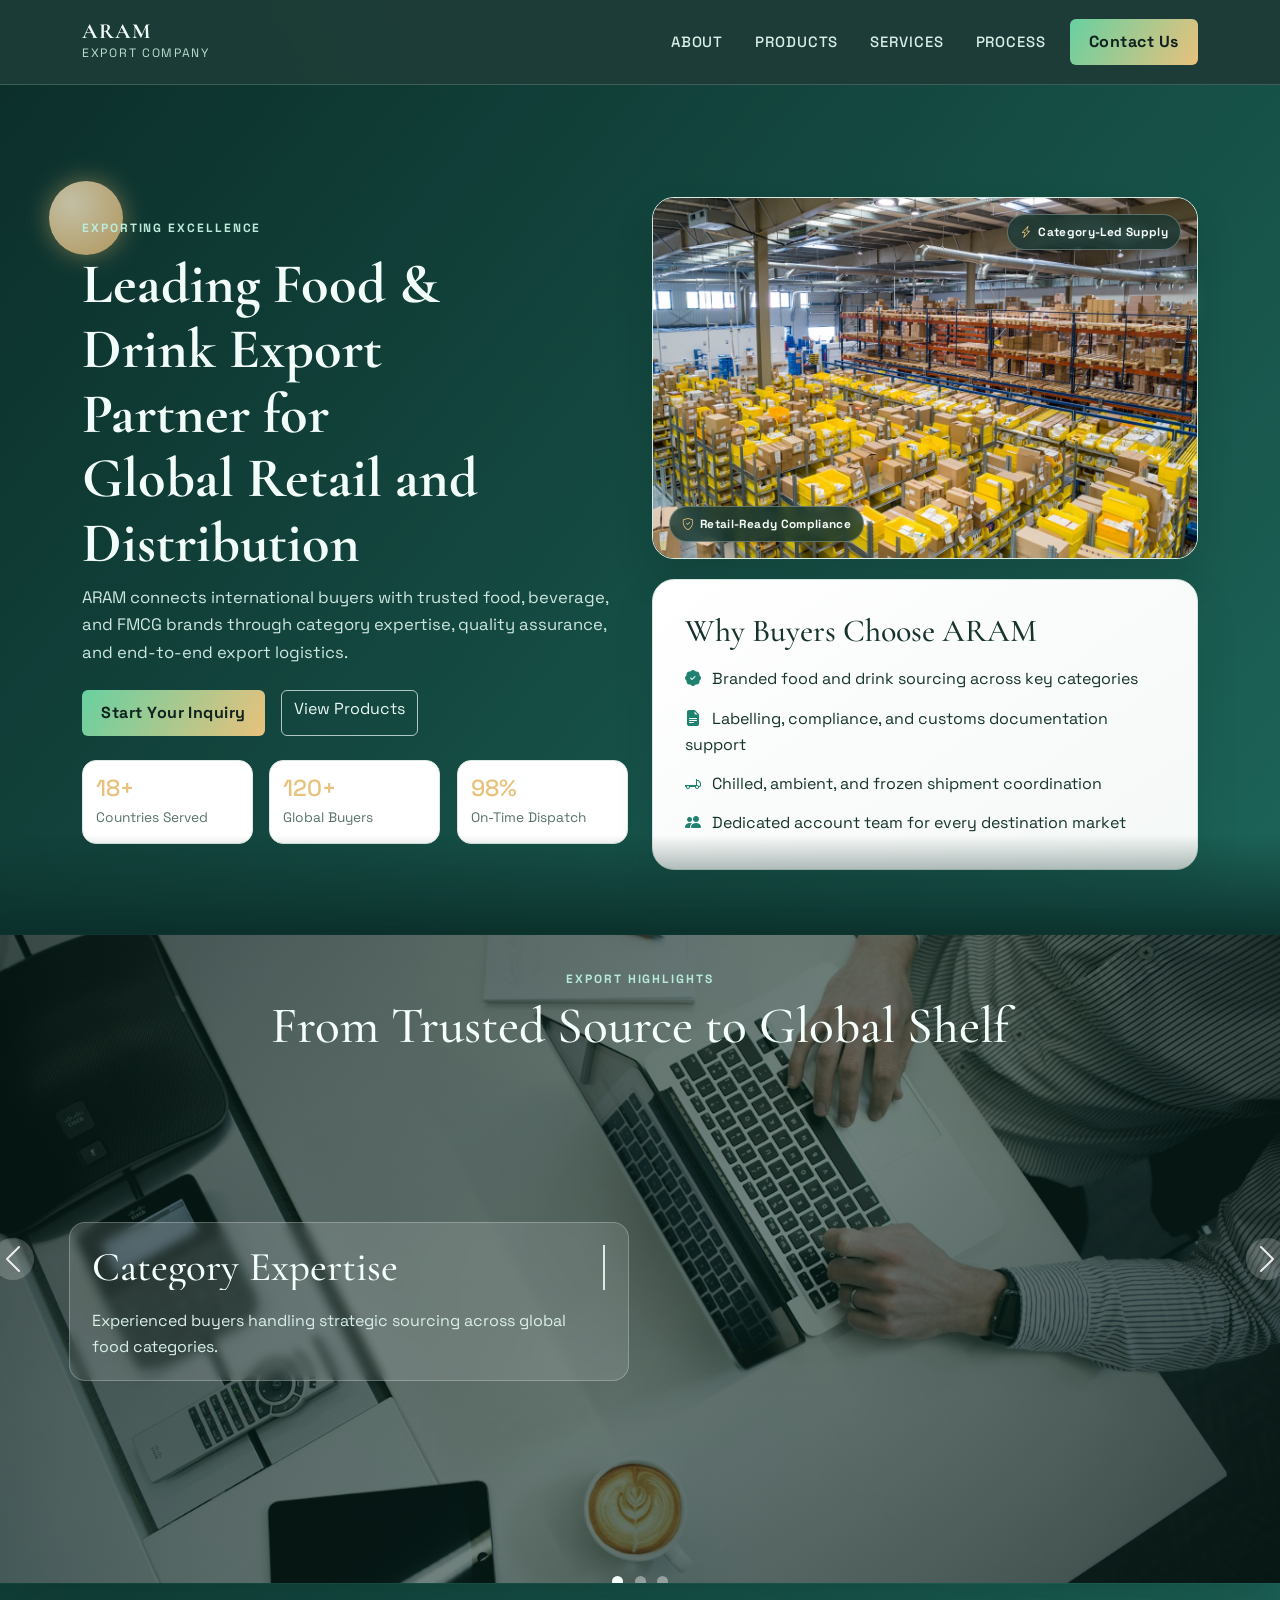
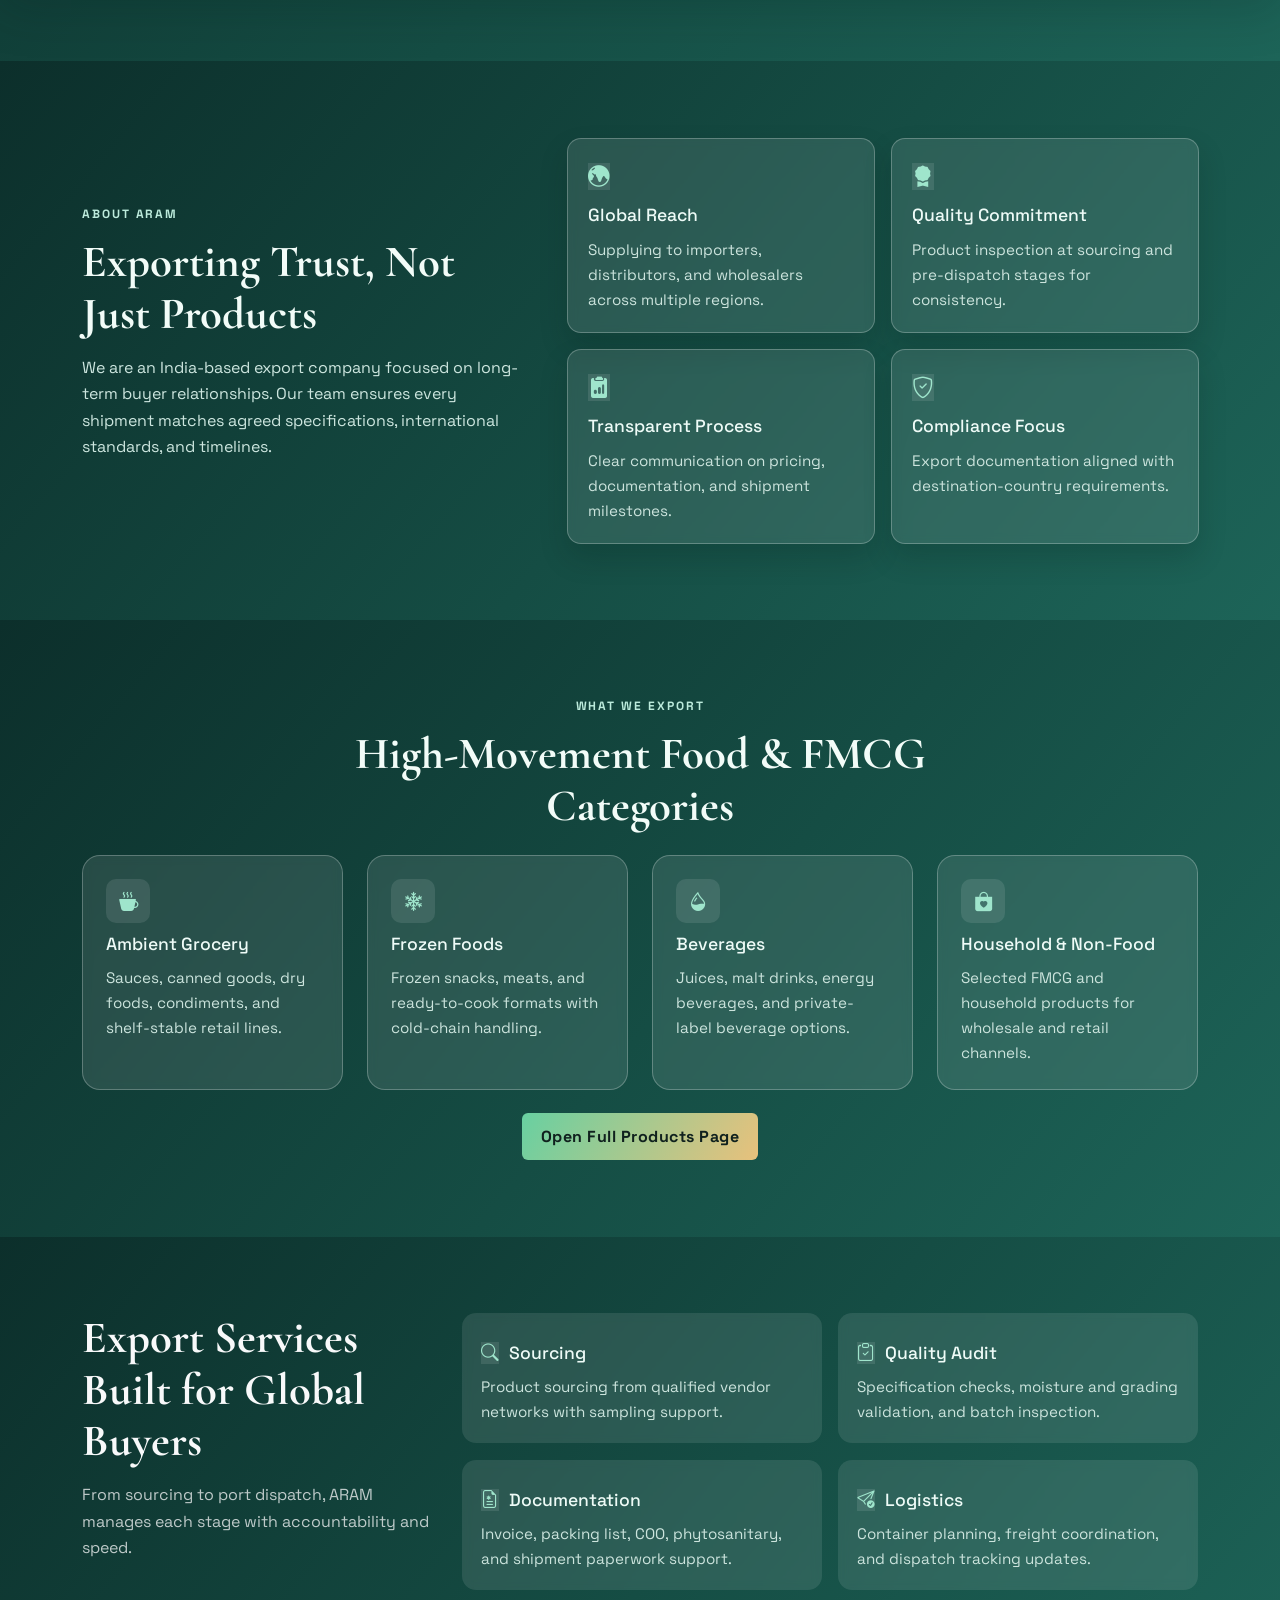
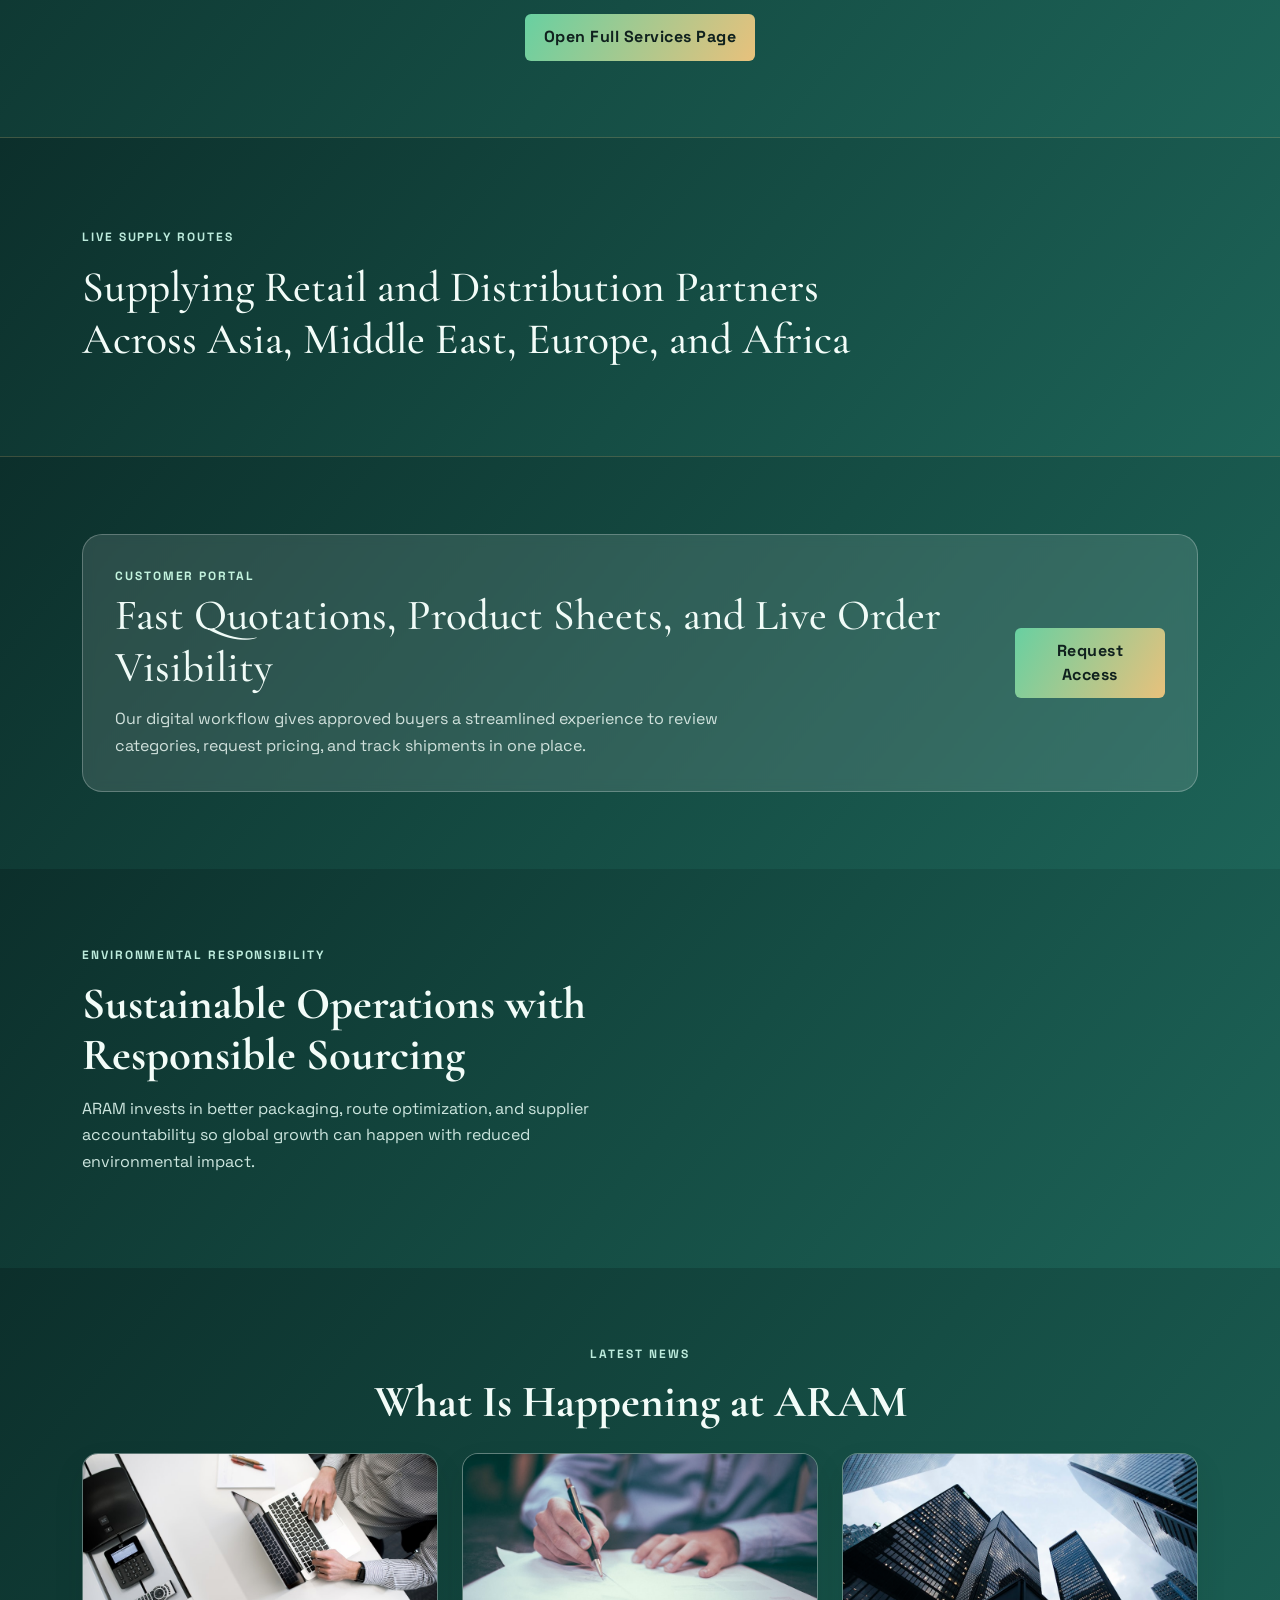
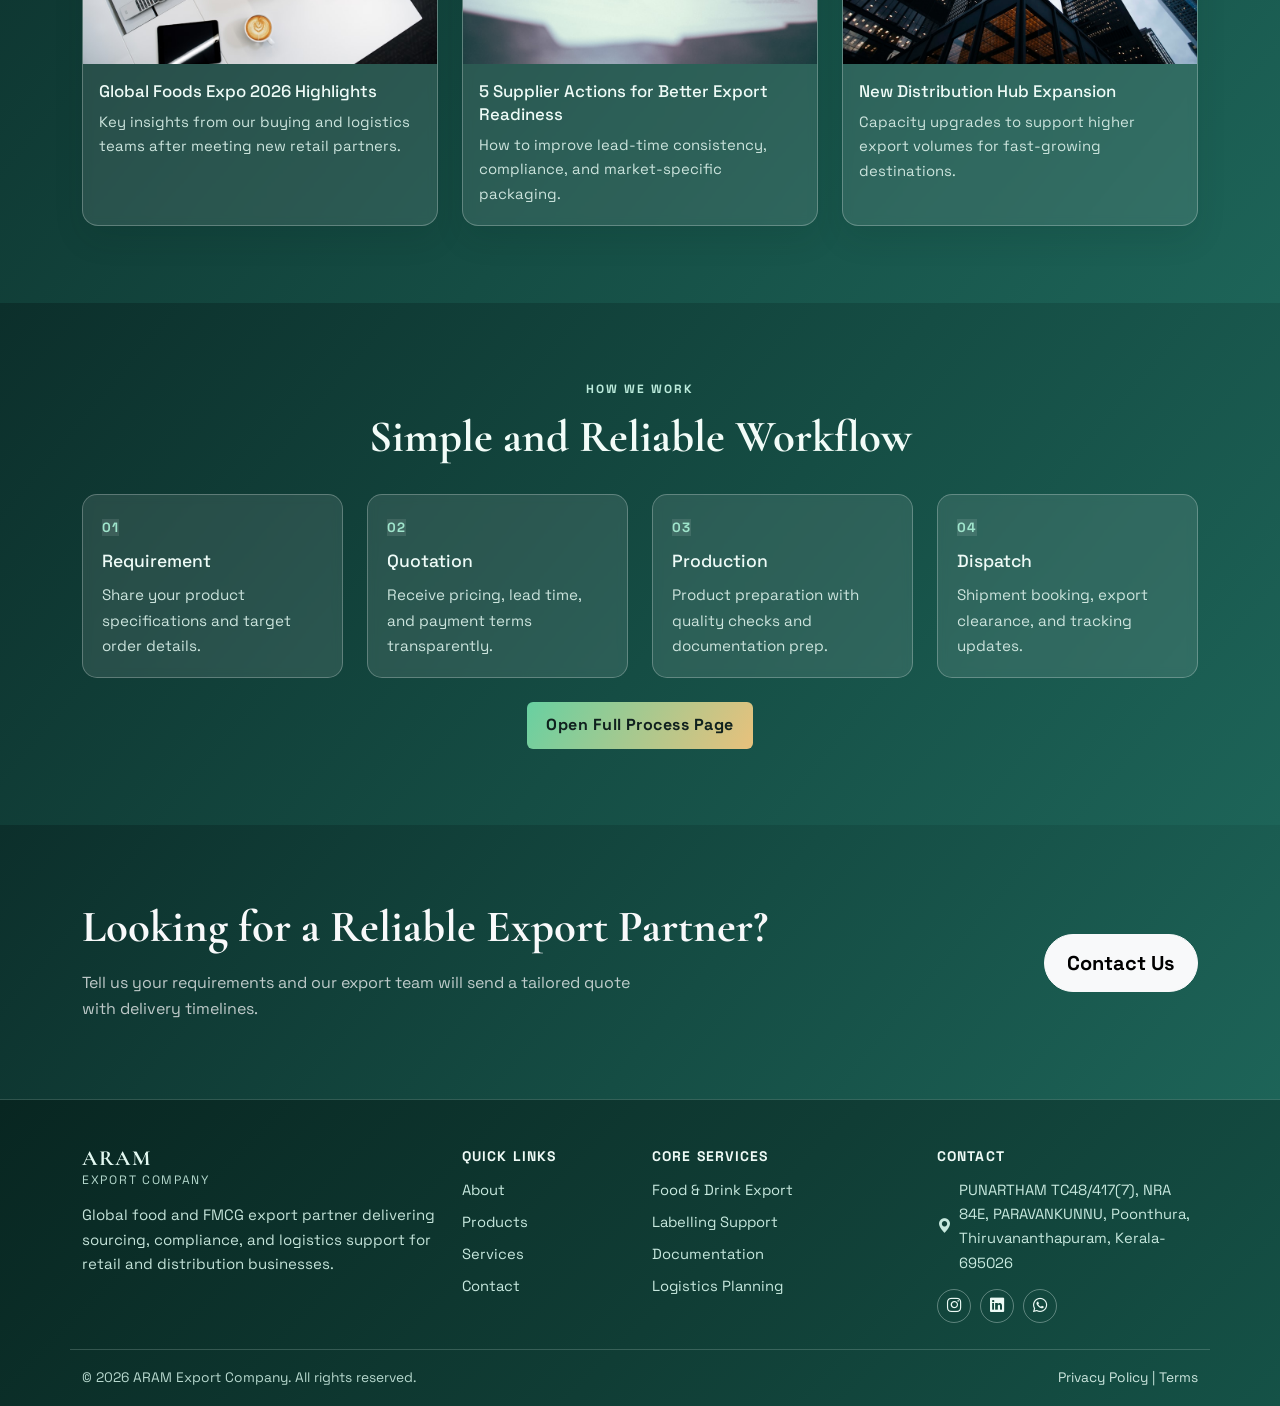
==== index.html @ 7d89c108 "repositry add new reposirty" ====
<!DOCTYPE html>
<html lang="en">
<head>
    <meta charset="UTF-8">
    <meta name="viewport" content="width=device-width, initial-scale=1.0">
    <meta name="description" content="ARAM Export Company - trusted global export partner for spices, coir products, textiles, and agro commodities from India.">
    <meta name="keywords" content="ARAM export company, Indian exporters, spices export, coir export, textile export, agro commodity export">
    <meta name="author" content="ARAM Export Company">
    <meta name="robots" content="index, follow">
    <meta name="theme-color" content="#0f3d3e">
    <link rel="canonical" href="https://www.aramexports.com/">

    <meta property="og:type" content="website">
    <meta property="og:title" content="ARAM | Home">
    <meta property="og:description" content="Reliable export solutions from sourcing to shipping. ARAM delivers quality products to global markets.">
    <meta property="og:url" content="https://www.aramexports.com/">
    <meta property="og:image" content="https://www.aramexports.com/assets/og-cover.jpg">

    <meta name="twitter:card" content="summary_large_image">
    <meta name="twitter:title" content="ARAM | Home">
    <meta name="twitter:description" content="ARAM Export Company connects India to global buyers with compliant and consistent export services.">
    <meta name="twitter:image" content="https://www.aramexports.com/assets/og-cover.jpg">

    <link rel="preconnect" href="https://fonts.googleapis.com">
    <link rel="preconnect" href="https://fonts.gstatic.com" crossorigin>
    <link href="https://fonts.googleapis.com/css2?family=Cormorant+Garamond:wght@500;700&family=Space+Grotesk:wght@400;500;700&display=swap" rel="stylesheet">
    <link rel="stylesheet" href="css/bootstrap.min.css">
    <link rel="stylesheet" href="css/style.css">
    <link rel="stylesheet" href="https://cdn.jsdelivr.net/npm/bootstrap-icons@1.11.3/font/bootstrap-icons.min.css">
    <title>ARAM Export Company | Global Export Partner</title>
</head>
<body>
    <header class="site-header">
        <nav class="navbar navbar-expand-lg">
            <div class="container py-2">
                <a class="navbar-brand brand" href="#home">
                    <span class="brand-mark">ARAM</span>
                    <span class="brand-sub">Export Company</span>
                </a>
                <button class="navbar-toggler" type="button" data-bs-toggle="collapse" data-bs-target="#mainNav" aria-controls="mainNav" aria-expanded="false" aria-label="Toggle navigation">
                    <span class="bi bi-list"></span>
                </button>
                <div class="collapse navbar-collapse" id="mainNav">
                    <ul class="navbar-nav ms-auto align-items-lg-center gap-lg-3">
                        <li class="nav-item"><a class="nav-link" href="#about">About</a></li>
                        <li class="nav-item"><a class="nav-link" href="products.html">Products</a></li>
                        <li class="nav-item"><a class="nav-link" href="service.html">Services</a></li>
                        <li class="nav-item"><a class="nav-link" href="process.html">Process</a></li>
                        <li class="nav-item mt-3 mt-lg-0"><a class="btn btn-brand" href="#" data-bs-toggle="offcanvas" data-bs-target="#contactDrawer" aria-controls="contactDrawer">Contact Us</a></li>
                    </ul>
                </div>
            </div>
        </nav>
    </header>

    <main>
        <section id="home" class="hero-section">
            <div class="container">
                <span class="hero-orb orb-one" aria-hidden="true"></span>
                <span class="hero-orb orb-two" aria-hidden="true"></span>
                <div class="row align-items-center gy-5">
                    <div class="col-lg-6">
                        <p class="eyebrow hero-kicker">Exporting Excellence</p>
                        <h1 class="hero-title hero-line">Leading Food & Drink Export Partner for Global Retail and Distribution</h1>
                        <p class="hero-text hero-line">ARAM connects international buyers with trusted food, beverage, and FMCG brands through category expertise, quality assurance, and end-to-end export logistics.</p>
                        <div class="d-flex flex-wrap gap-3 pt-2 hero-cta">
                            <a href="#" class="btn btn-brand" data-bs-toggle="offcanvas" data-bs-target="#contactDrawer" aria-controls="contactDrawer">Start Your Inquiry</a>
                            <a href="products.html" class="btn btn-outline-light">View Products</a>
                        </div>
                        <div class="hero-stats row g-3 pt-4">
                            <div class="col-sm-4">
                                <div class="stat-card">
                                    <h3><span class="counter" data-target="18" data-suffix="+">0</span></h3>
                                    <p>Countries Served</p>
                                </div>
                            </div>
                            <div class="col-sm-4">
                                <div class="stat-card">
                                    <h3><span class="counter" data-target="120" data-suffix="+">0</span></h3>
                                    <p>Global Buyers</p>
                                </div>
                            </div>
                            <div class="col-sm-4">
                                <div class="stat-card">
                                    <h3><span class="counter" data-target="98" data-suffix="%">0</span></h3>
                                    <p>On-Time Dispatch</p>
                                </div>
                            </div>
                        </div>
                    </div>
                    <div class="col-lg-6">
                        <figure class="hero-image-wrap reveal">
                            <img src="image/hero-logistics.jpg" alt="Cargo container yard for export logistics" loading="eager" decoding="async">
                            <figcaption class="hero-badge badge-left"><i class="bi bi-shield-check"></i> Retail-Ready Compliance</figcaption>
                            <figcaption class="hero-badge badge-right"><i class="bi bi-lightning-charge"></i> Category-Led Supply</figcaption>
                        </figure>
                        <div class="hero-panel">
                            <h2>Why Buyers Choose ARAM</h2>
                            <ul class="hero-list">
                                <li><i class="bi bi-patch-check-fill"></i> Branded food and drink sourcing across key categories</li>
                                <li><i class="bi bi-file-earmark-text-fill"></i> Labelling, compliance, and customs documentation support</li>
                                <li><i class="bi bi-truck-flatbed"></i> Chilled, ambient, and frozen shipment coordination</li>
                                <li><i class="bi bi-people-fill"></i> Dedicated account team for every destination market</li>
                            </ul>
                        </div>
                    </div>
                </div>
            </div>
        </section>

        <section class="showcase-section section-space">
            <div class="container-fluid px-0">
                <div class="highlight-stage reveal">
                    <img class="highlight-bg" src="image/highlight-bg.jpg" alt="Global export operations and logistics" loading="lazy" decoding="async">
                    <div class="highlight-head text-center">
                        <p class="eyebrow mb-2">Export Highlights</p>
                        <h2>From Trusted Source to Global Shelf</h2>
                    </div>
                    <div id="exportHighlightsCarousel" class="carousel slide highlight-carousel" data-bs-ride="carousel" data-bs-interval="4200" data-bs-touch="true" data-bs-pause="false">
                        <div class="carousel-indicators">
                            <button type="button" data-bs-target="#exportHighlightsCarousel" data-bs-slide-to="0" class="active" aria-current="true" aria-label="Slide 1"></button>
                            <button type="button" data-bs-target="#exportHighlightsCarousel" data-bs-slide-to="1" aria-label="Slide 2"></button>
                            <button type="button" data-bs-target="#exportHighlightsCarousel" data-bs-slide-to="2" aria-label="Slide 3"></button>
                        </div>
                        <div class="carousel-inner">
                            <div class="carousel-item active">
                                <div class="highlight-content">
                                    <h3>Category Expertise</h3>
                                    <p>Experienced buyers handling strategic sourcing across global food categories.</p>
                                </div>
                            </div>
                            <div class="carousel-item">
                                <div class="highlight-content">
                                    <h3>Retail Execution</h3>
                                    <p>Labelling, packing formats, and documentation tailored to each destination market.</p>
                                </div>
                            </div>
                            <div class="carousel-item">
                                <div class="highlight-content">
                                    <h3>Global Distribution</h3>
                                    <p>Reliable dispatch planning for wholesalers, retailers, and foodservice buyers worldwide.</p>
                                </div>
                            </div>
                        </div>
                        <button class="carousel-control-prev" type="button" data-bs-target="#exportHighlightsCarousel" data-bs-slide="prev" aria-label="Previous slide">
                            <span class="carousel-control-prev-icon" aria-hidden="true"></span>
                        </button>
                        <button class="carousel-control-next" type="button" data-bs-target="#exportHighlightsCarousel" data-bs-slide="next" aria-label="Next slide">
                            <span class="carousel-control-next-icon" aria-hidden="true"></span>
                        </button>
                    </div>
                </div>
            </div>
        </section>

        <section id="about" class="about-section section-space">
            <div class="container">
                <div class="row g-5 align-items-center">
                    <div class="col-lg-5">
                        <p class="eyebrow text-dark">About ARAM</p>
                        <h2 class="section-title">Exporting Trust, Not Just Products</h2>
                        <p class="section-text">We are an India-based export company focused on long-term buyer relationships. Our team ensures every shipment matches agreed specifications, international standards, and timelines.</p>
                    </div>
                    <div class="col-lg-7">
                        <div class="about-grid">
                            <article>
                                <i class="bi bi-globe-central-south-asia"></i>
                                <h3>Global Reach</h3>
                                <p>Supplying to importers, distributors, and wholesalers across multiple regions.</p>
                            </article>
                            <article>
                                <i class="bi bi-award-fill"></i>
                                <h3>Quality Commitment</h3>
                                <p>Product inspection at sourcing and pre-dispatch stages for consistency.</p>
                            </article>
                            <article>
                                <i class="bi bi-clipboard2-data-fill"></i>
                                <h3>Transparent Process</h3>
                                <p>Clear communication on pricing, documentation, and shipment milestones.</p>
                            </article>
                            <article>
                                <i class="bi bi-shield-check"></i>
                                <h3>Compliance Focus</h3>
                                <p>Export documentation aligned with destination-country requirements.</p>
                            </article>
                        </div>
                    </div>
                </div>
            </div>
        </section>

        <section id="products" class="products-section section-space">
            <div class="container">
                <div class="text-center mx-auto section-head">
                    <p class="eyebrow">What We Export</p>
                    <h2 class="section-title">High-Movement Food & FMCG Categories</h2>
                </div>
                <div class="row g-4 pt-2">
                    <div class="col-md-6 col-xl-3">
                        <article class="product-card">
                            <i class="bi bi-cup-hot-fill"></i>
                            <h3>Ambient Grocery</h3>
                            <p>Sauces, canned goods, dry foods, condiments, and shelf-stable retail lines.</p>
                        </article>
                    </div>
                    <div class="col-md-6 col-xl-3">
                        <article class="product-card">
                            <i class="bi bi-snow2"></i>
                            <h3>Frozen Foods</h3>
                            <p>Frozen snacks, meats, and ready-to-cook formats with cold-chain handling.</p>
                        </article>
                    </div>
                    <div class="col-md-6 col-xl-3">
                        <article class="product-card">
                            <i class="bi bi-droplet-half"></i>
                            <h3>Beverages</h3>
                            <p>Juices, malt drinks, energy beverages, and private-label beverage options.</p>
                        </article>
                    </div>
                    <div class="col-md-6 col-xl-3">
                        <article class="product-card">
                            <i class="bi bi-bag-heart-fill"></i>
                            <h3>Household & Non-Food</h3>
                            <p>Selected FMCG and household products for wholesale and retail channels.</p>
                        </article>
                    </div>
                </div>
                <div class="text-center pt-4">
                    <a class="btn btn-brand" href="products.html">Open Full Products Page</a>
                </div>
            </div>
        </section>

        <section id="services" class="services-section section-space">
            <div class="container">
                <div class="row g-4">
                    <div class="col-lg-4">
                        <h2 class="section-title text-light">Export Services Built for Global Buyers</h2>
                        <p class="section-text text-light opacity-75">From sourcing to port dispatch, ARAM manages each stage with accountability and speed.</p>
                    </div>
                    <div class="col-lg-8">
                        <div class="row g-3">
                            <div class="col-md-6">
                                <article class="service-card">
                                    <h3><i class="bi bi-search"></i> Sourcing</h3>
                                    <p>Product sourcing from qualified vendor networks with sampling support.</p>
                                </article>
                            </div>
                            <div class="col-md-6">
                                <article class="service-card">
                                    <h3><i class="bi bi-clipboard-check"></i> Quality Audit</h3>
                                    <p>Specification checks, moisture and grading validation, and batch inspection.</p>
                                </article>
                            </div>
                            <div class="col-md-6">
                                <article class="service-card">
                                    <h3><i class="bi bi-file-earmark-medical"></i> Documentation</h3>
                                    <p>Invoice, packing list, COO, phytosanitary, and shipment paperwork support.</p>
                                </article>
                            </div>
                            <div class="col-md-6">
                                <article class="service-card">
                                    <h3><i class="bi bi-send-check"></i> Logistics</h3>
                                    <p>Container planning, freight coordination, and dispatch tracking updates.</p>
                                </article>
                            </div>
                        </div>
                    </div>
                </div>
                <div class="text-center pt-4">
                    <a class="btn btn-brand" href="service.html">Open Full Services Page</a>
                </div>
            </div>
        </section>

        <section class="route-banner reveal">
            <div class="container">
                <div class="route-content">
                    <p class="eyebrow">Live Supply Routes</p>
                    <h2>Supplying Retail and Distribution Partners Across Asia, Middle East, Europe, and Africa</h2>
                </div>
            </div>
        </section>

        <section class="portal-section section-space">
            <div class="container">
                <div class="portal-card reveal">
                    <div>
                        <p class="eyebrow">Customer Portal</p>
                        <h2>Fast Quotations, Product Sheets, and Live Order Visibility</h2>
                        <p>Our digital workflow gives approved buyers a streamlined experience to review categories, request pricing, and track shipments in one place.</p>
                    </div>
                    <a class="btn btn-brand" href="#" data-bs-toggle="offcanvas" data-bs-target="#contactDrawer" aria-controls="contactDrawer">Request Access</a>
                </div>
            </div>
        </section>

        <section class="sustain-section section-space">
            <div class="container">
                <div class="row g-4 align-items-center">
                    <div class="col-lg-6">
                        <p class="eyebrow text-dark">Environmental Responsibility</p>
                        <h2 class="section-title">Sustainable Operations with Responsible Sourcing</h2>
                        <p class="section-text">ARAM invests in better packaging, route optimization, and supplier accountability so global growth can happen with reduced environmental impact.</p>
                    </div>
                    <div class="col-lg-6">
                        <div class="value-pills reveal">
                            <span class="value-pill"><i class="bi bi-recycle"></i> Recyclable Packing Focus</span>
                            <span class="value-pill"><i class="bi bi-truck"></i> Optimized Freight Planning</span>
                            <span class="value-pill"><i class="bi bi-clipboard-check"></i> Supplier Code of Practice</span>
                            <span class="value-pill"><i class="bi bi-cloud-sun"></i> Continuous Carbon Reduction</span>
                        </div>
                    </div>
                </div>
            </div>
        </section>

        <section class="news-section section-space">
            <div class="container">
                <div class="text-center mx-auto section-head mb-4">
                    <p class="eyebrow">Latest News</p>
                    <h2 class="section-title">What Is Happening at ARAM</h2>
                </div>
                <div class="row g-4">
                    <div class="col-md-4">
                        <article class="news-card reveal">
                            <img src="image/news-expo.jpg" alt="Business team at export event" loading="lazy" decoding="async">
                            <div class="news-body">
                                <h3>Global Foods Expo 2026 Highlights</h3>
                                <p>Key insights from our buying and logistics teams after meeting new retail partners.</p>
                            </div>
                        </article>
                    </div>
                    <div class="col-md-4">
                        <article class="news-card reveal">
                            <img src="image/news-supplier.jpg" alt="Supplier strategy planning" loading="lazy" decoding="async">
                            <div class="news-body">
                                <h3>5 Supplier Actions for Better Export Readiness</h3>
                                <p>How to improve lead-time consistency, compliance, and market-specific packaging.</p>
                            </div>
                        </article>
                    </div>
                    <div class="col-md-4">
                        <article class="news-card reveal">
                            <img src="image/news-warehouse.jpg" alt="Modern warehouse and distribution center" loading="lazy" decoding="async">
                            <div class="news-body">
                                <h3>New Distribution Hub Expansion</h3>
                                <p>Capacity upgrades to support higher export volumes for fast-growing destinations.</p>
                            </div>
                        </article>
                    </div>
                </div>
            </div>
        </section>

        <section id="process" class="process-section section-space">
            <div class="container">
                <div class="text-center mx-auto section-head">
                    <p class="eyebrow text-dark">How We Work</p>
                    <h2 class="section-title">Simple and Reliable Workflow</h2>
                </div>
                <div class="row g-4 pt-3">
                    <div class="col-md-6 col-lg-3">
                        <div class="step-card">
                            <span>01</span>
                            <h3>Requirement</h3>
                            <p>Share your product specifications and target order details.</p>
                        </div>
                    </div>
                    <div class="col-md-6 col-lg-3">
                        <div class="step-card">
                            <span>02</span>
                            <h3>Quotation</h3>
                            <p>Receive pricing, lead time, and payment terms transparently.</p>
                        </div>
                    </div>
                    <div class="col-md-6 col-lg-3">
                        <div class="step-card">
                            <span>03</span>
                            <h3>Production</h3>
                            <p>Product preparation with quality checks and documentation prep.</p>
                        </div>
                    </div>
                    <div class="col-md-6 col-lg-3">
                        <div class="step-card">
                            <span>04</span>
                            <h3>Dispatch</h3>
                            <p>Shipment booking, export clearance, and tracking updates.</p>
                        </div>
                    </div>
                </div>
                <div class="text-center pt-4">
                    <a class="btn btn-brand" href="process.html">Open Full Process Page</a>
                </div>
            </div>
        </section>

        <section id="contact" class="contact-section section-space">
            <div class="container">
                <div class="row g-4 align-items-center">
                    <div class="col-lg-8">
                        <h2 class="section-title text-light mb-3">Looking for a Reliable Export Partner?</h2>
                        <p class="section-text text-light opacity-75 mb-0">Tell us your requirements and our export team will send a tailored quote with delivery timelines.</p>
                    </div>
                    <div class="col-lg-4 text-lg-end">
                        <a class="btn btn-light btn-lg" href="#" data-bs-toggle="offcanvas" data-bs-target="#contactDrawer" aria-controls="contactDrawer">Contact Us</a>
                    </div>
                </div>
            </div>
        </section>
    </main>

    <div class="offcanvas offcanvas-end contact-drawer" tabindex="-1" id="contactDrawer" aria-labelledby="contactDrawerLabel">
        <div class="offcanvas-header">
            <div>
                <p class="eyebrow mb-1">Let's Connect</p>
                <h2 class="offcanvas-title" id="contactDrawerLabel">Send Your Requirement</h2>
            </div>
            <button type="button" class="btn-close btn-close-white" data-bs-dismiss="offcanvas" aria-label="Close"></button>
        </div>
        <div class="offcanvas-body">
            <p class="drawer-intro">Share your requirement and our export team will get back with a tailored quote.</p>
            <form id="contactDrawerForm" class="drawer-form" data-sheet-endpoint="https://script.google.com/macros/s/AKfycbx_Lwp1RH04eRW9AB_gteiF2T9-6HlfobvWBQgKV-cbq1wDrLiyti-Et84KVUmDzAXZFQ/exec" novalidate>
                <div class="mb-3">
                    <label class="form-label" for="drawerFullName">Full Name</label>
                    <input id="drawerFullName" name="fullName" type="text" class="form-control" placeholder="Enter your full name" required>
                </div>
                <div class="mb-3">
                    <label class="form-label" for="drawerEmail">Email</label>
                    <input id="drawerEmail" name="email" type="email" class="form-control" placeholder="name@company.com" required>
                </div>
                <div class="mb-3">
                    <label class="form-label" for="drawerPhone">Phone Number</label>
                    <input id="drawerPhone" name="phone" type="tel" class="form-control" placeholder="+91 90000 00000" required>
                </div>
                <div class="mb-2">
                    <label class="form-label" for="drawerNotes">Notes</label>
                    <textarea id="drawerNotes" name="notes" class="form-control" rows="4" placeholder="Mention products, quantity, and destination market" required></textarea>
                </div>
                <button type="submit" class="btn btn-brand w-100">Submit</button>
            </form>
        </div>
    </div>

    <footer class="site-footer">
        <div class="container">
            <div class="footer-main row g-4">
                <div class="col-lg-4">
                    <a class="footer-brand" href="#home">
                        <span class="brand-mark">ARAM</span>
                        <span class="brand-sub">Export Company</span>
                    </a>
                    <p class="footer-text">Global food and FMCG export partner delivering sourcing, compliance, and logistics support for retail and distribution businesses.</p>
                </div>
                <div class="col-6 col-lg-2">
                    <h3 class="footer-title">Quick Links</h3>
                    <ul class="footer-links">
                        <li><a href="#about">About</a></li>
                        <li><a href="products.html">Products</a></li>
                        <li><a href="service.html">Services</a></li>
                        <li><a href="#contact">Contact</a></li>
                    </ul>
                </div>
                <div class="col-6 col-lg-3">
                    <h3 class="footer-title">Core Services</h3>
                    <ul class="footer-links">
                        <li><a href="service.html">Food & Drink Export</a></li>
                        <li><a href="service.html">Labelling Support</a></li>
                        <li><a href="service.html">Documentation</a></li>
                        <li><a href="service.html">Logistics Planning</a></li>
                    </ul>
                </div>
                <div class="col-lg-3">
                    <h3 class="footer-title">Contact</h3>
                    <ul class="footer-contact">
                        <li><i class="bi bi-geo-alt-fill"></i> PUNARTHAM TC48/417(7), NRA 84E, PARAVANKUNNU, Poonthura, Thiruvananthapuram, Kerala-695026</li>
                    </ul>
                    <div class="footer-socials">
                        <a href="#" aria-label="Instagram"><i class="bi bi-instagram"></i></a>
                        <a href="#" aria-label="LinkedIn"><i class="bi bi-linkedin"></i></a>
                        <a href="#" aria-label="WhatsApp"><i class="bi bi-whatsapp"></i></a>
                    </div>
                </div>
            </div>
            <div class="footer-bottom d-flex flex-column flex-md-row justify-content-between gap-2">
                <p class="mb-0">© 2026 ARAM Export Company. All rights reserved.</p>
                <p class="mb-0"><a href="#">Privacy Policy</a> | <a href="#">Terms</a></p>
            </div>
        </div>
    </footer>

    <script src="https://cdn.jsdelivr.net/npm/@popperjs/core@2.11.8/dist/umd/popper.min.js"></script>
    <script src="js/bootstrap.min.js"></script>
    <script src="js/main.js"></script>
</body>
</html>
---- css/style.css ----
:root {
	--bg-dark: #061f28;
	--bg-mid: #0f3d3e;
	--bg-soft: #f2f7f4;
	--mint: #7adfb2;
	--gold: #e8c17c;
	--text-dark: #10211e;
	--text-light: #eaf3ef;
	--card: #ffffff;
}

* {
	box-sizing: border-box;
}

html,
body {
	margin: 0;
	padding: 0;
	scroll-behavior: smooth;
}

body {
	font-family: "Space Grotesk", sans-serif;
	color: var(--text-dark);
	background: radial-gradient(circle at 10% 10%, #215562 0%, var(--bg-dark) 30%, #04161d 100%);
	line-height: 1.65;
	overflow-x: hidden;
}

body::before,
body::after {
	content: "";
	position: fixed;
	width: 38vw;
	height: 38vw;
	border-radius: 50%;
	filter: blur(65px);
	opacity: 0.28;
	z-index: -1;
	pointer-events: none;
}

body::before {
	background: #66d8bc;
	top: -8vw;
	left: -10vw;
	animation: pulseGlow 11s ease-in-out infinite;
}

body::after {
	background: #d9b579;
	bottom: -12vw;
	right: -8vw;
	animation: pulseGlow 13s ease-in-out infinite reverse;
}

.site-header {
	position: sticky;
	top: 0;
	z-index: 20;
	backdrop-filter: blur(10px);
	background: rgba(4, 22, 29, 0.68);
	border-bottom: 1px solid rgba(232, 193, 124, 0.15);
	transition: background 0.35s ease, border-color 0.35s ease, box-shadow 0.35s ease;
}

.site-header.is-scrolled {
	background: rgba(3, 17, 22, 0.93);
	border-color: rgba(232, 193, 124, 0.28);
	box-shadow: 0 8px 30px rgba(0, 0, 0, 0.28);
}

.brand {
	display: flex;
	flex-direction: column;
	text-decoration: none;
}

.brand-mark {
	font-family: "Cormorant Garamond", serif;
	letter-spacing: 0.08em;
	font-size: 1.35rem;
	color: var(--gold);
	font-weight: 700;
	line-height: 1;
}

.brand-sub {
	color: #cde2dc;
	font-size: 0.76rem;
	text-transform: uppercase;
	letter-spacing: 0.14em;
}

.navbar .nav-link {
	color: #d7e8e1;
	font-size: 0.93rem;
	text-transform: uppercase;
	letter-spacing: 0.06em;
	font-weight: 500;
	position: relative;
}

.navbar .nav-link:hover,
.navbar .nav-link:focus {
	color: var(--mint);
}

.navbar .nav-link::after {
	content: "";
	position: absolute;
	left: 0;
	bottom: 0.2rem;
	width: 0;
	height: 2px;
	background: linear-gradient(90deg, var(--mint), var(--gold));
	transition: width 0.35s ease;
}

.navbar .nav-link:hover::after,
.navbar .nav-link:focus::after {
	width: 100%;
}

.navbar-toggler {
	color: #d7e8e1;
	border: 1px solid rgba(215, 232, 225, 0.35);
}

.btn-brand {
	background: linear-gradient(120deg, #68d0a1 0%, #e8c17c 100%);
	color: #10211e;
	border: 0;
	font-weight: 700;
	letter-spacing: 0.03em;
	padding: 0.7rem 1.2rem;
	position: relative;
	overflow: hidden;
	transition: transform 0.28s ease, box-shadow 0.28s ease;
}

.btn-brand:hover {
	transform: translateY(-2px);
	color: #10211e;
	box-shadow: 0 12px 24px rgba(122, 223, 178, 0.3);
}

.btn-brand::before {
	content: "";
	position: absolute;
	top: -10%;
	left: -140%;
	width: 120%;
	height: 120%;
	background: linear-gradient(110deg, transparent 0%, rgba(255, 255, 255, 0.45) 45%, transparent 100%);
	transform: skewX(-18deg);
	animation: shimmer 4.6s ease-in-out infinite;
}

.hero-section {
	padding: 6.2rem 0 4.2rem;
	position: relative;
}

.hero-section .container {
	position: relative;
}

.hero-orb {
	position: absolute;
	border-radius: 999px;
	filter: blur(0.2px);
	pointer-events: none;
	opacity: 0.75;
	animation: heroOrbFloat 10s ease-in-out infinite;
}

.hero-orb.orb-one {
	width: 74px;
	height: 74px;
	top: 2rem;
	left: -1.3rem;
	background: radial-gradient(circle at 30% 30%, #ffeecc, #e7b76c);
	box-shadow: 0 0 24px rgba(231, 183, 108, 0.6);
}

.hero-orb.orb-two {
	width: 52px;
	height: 52px;
	right: 1.2rem;
	top: 8rem;
	background: radial-gradient(circle at 30% 30%, #b6ffe3, #67d4ab);
	box-shadow: 0 0 20px rgba(103, 212, 171, 0.6);
	animation-delay: -2.4s;
}

.hero-section::after {
	content: "";
	position: absolute;
	inset: auto 0 -1px 0;
	height: 100px;
	background: linear-gradient(to bottom, rgba(4, 22, 29, 0), rgba(4, 22, 29, 0.82));
	pointer-events: none;
}

.eyebrow {
	font-size: 0.75rem;
	letter-spacing: 0.16em;
	text-transform: uppercase;
	font-weight: 700;
	color: var(--mint);
	margin-bottom: 0.8rem;
}

.hero-title,
.section-title {
	font-family: "Cormorant Garamond", serif;
	font-weight: 700;
	line-height: 1.15;
}

.hero-title {
	color: var(--text-light);
	font-size: clamp(2.1rem, 4.4vw, 3.8rem);
	max-width: 15ch;
}

.hero-text {
	color: #bfd5ce;
	font-size: 1.04rem;
	max-width: 52ch;
}

.hero-panel {
	padding: 2rem;
	border-radius: 22px;
	background: linear-gradient(145deg, rgba(232, 193, 124, 0.15), rgba(122, 223, 178, 0.08));
	border: 1px solid rgba(232, 193, 124, 0.28);
	color: var(--text-light);
	box-shadow: 0 25px 45px rgba(0, 0, 0, 0.24);
	animation: floatingCard 5.5s ease-in-out infinite;
}

.hero-image-wrap {
	margin: 0 0 1.1rem;
	border-radius: 22px;
	overflow: hidden;
	border: 1px solid rgba(232, 193, 124, 0.24);
	box-shadow: 0 24px 40px rgba(0, 0, 0, 0.28);
	position: relative;
}

.hero-badge {
	position: absolute;
	display: inline-flex;
	align-items: center;
	gap: 0.35rem;
	padding: 0.45rem 0.75rem;
	border-radius: 999px;
	font-size: 0.74rem;
	letter-spacing: 0.03em;
	font-weight: 700;
	color: #f2fbf8;
	border: 1px solid rgba(255, 255, 255, 0.28);
	background: rgba(4, 22, 29, 0.62);
	backdrop-filter: blur(6px);
	animation: badgeFloat 6.5s ease-in-out infinite;
}

.hero-badge i {
	color: var(--gold);
}

.badge-left {
	left: 1rem;
	bottom: 1rem;
}

.badge-right {
	right: 1rem;
	top: 1rem;
	animation-delay: -2s;
}

.hero-kicker,
.hero-line,
.hero-cta,
.hero-stats {
	opacity: 0;
	transform: translateY(18px);
	animation: heroIntro 0.85s cubic-bezier(0.2, 0.85, 0.3, 1) forwards;
}

.hero-kicker {
	animation-delay: 0.05s;
}

.hero-title.hero-line {
	animation-delay: 0.18s;
}

.hero-text.hero-line {
	animation-delay: 0.32s;
}

.hero-cta {
	animation-delay: 0.46s;
}

.hero-stats {
	animation-delay: 0.58s;
}

.hero-image-wrap img {
	display: block;
	width: 100%;
	height: clamp(260px, 32vw, 360px);
	object-fit: cover;
	transform: scale(1.03);
	transition: transform 0.8s ease;
}

.hero-image-wrap:hover img {
	transform: scale(1.08);
}

.hero-panel h2 {
	font-family: "Cormorant Garamond", serif;
	margin-bottom: 1rem;
	font-size: 2rem;
}

.hero-list {
	list-style: none;
	margin: 0;
	padding: 0;
	display: grid;
	gap: 0.8rem;
}

.hero-list i {
	color: var(--gold);
	margin-right: 0.45rem;
}

.hero-stats .stat-card {
	background: rgba(255, 255, 255, 0.08);
	border: 1px solid rgba(255, 255, 255, 0.1);
	border-radius: 14px;
	padding: 0.9rem 0.8rem;
	transition: transform 0.3s ease, border-color 0.3s ease, background 0.3s ease;
}

.hero-stats .stat-card:hover {
	transform: translateY(-6px);
	background: rgba(255, 255, 255, 0.13);
	border-color: rgba(232, 193, 124, 0.55);
}

.hero-stats h3 {
	color: var(--gold);
	margin: 0;
	font-size: 1.45rem;
}

.hero-stats p {
	color: #cde2dc;
	margin: 0.15rem 0 0;
	font-size: 0.86rem;
}

.section-space {
	padding: 4.8rem 0;
}

.about-section,
.process-section {
	background: var(--bg-soft);
}

.showcase-section {
	background: linear-gradient(145deg, #f7fbf9 0%, #ecf4f2 100%);
	padding-top: 0;
}

.products-section {
	background: linear-gradient(160deg, #f9fcfb 0%, #ebf4f0 100%);
}

.image-card {
	border-radius: 18px;
	overflow: hidden;
	position: relative;
	border: 1px solid #d8e8e0;
	background: #fff;
	min-height: 100%;
	box-shadow: 0 14px 32px rgba(7, 35, 41, 0.1);
	transition: transform 0.35s ease, box-shadow 0.35s ease;
}

.image-card:hover {
	transform: translateY(-7px);
	box-shadow: 0 22px 36px rgba(7, 35, 41, 0.14);
}

.image-card img {
	width: 100%;
	height: 235px;
	object-fit: cover;
	display: block;
	transition: transform 0.8s ease;
}

.image-card:hover img {
	transform: scale(1.08);
}

.image-card-content {
	padding: 1rem 1.1rem 1.2rem;
}

.image-card-content h3 {
	font-size: 1.1rem;
	margin: 0 0 0.45rem;
}

.image-card-content p {
	font-size: 0.94rem;
	margin: 0;
	color: #4c605c;
}


.highlight-stage {
	max-width: 100%;
	margin: 0 auto;
	position: relative;
	border-radius: 0;
	overflow: hidden;
	min-height: clamp(520px, 72vh, 900px);
	box-shadow: 0 24px 46px rgba(8, 34, 30, 0.22);
	border-top: 1px solid rgba(24, 80, 70, 0.18);
	border-bottom: 1px solid rgba(24, 80, 70, 0.18);
}

.highlight-bg {
	position: absolute;
	inset: 0;
	width: 100%;
	height: 100%;
	object-fit: cover;
	filter: saturate(0.95) contrast(1.05);
}

.highlight-stage::before {
	content: "";
	position: absolute;
	inset: 0;
	background: linear-gradient(130deg, rgba(7, 28, 24, 0.74) 0%, rgba(9, 39, 33, 0.58) 55%, rgba(8, 27, 23, 0.8) 100%);
	z-index: 1;
}

.highlight-head {
	position: absolute;
	top: clamp(1.3rem, 3vw, 2.2rem);
	left: 50%;
	transform: translateX(-50%);
	z-index: 3;
	padding: 0 1rem;
	width: min(880px, 100%);
}

.highlight-head .eyebrow {
	color: #b6ead9;
	margin-bottom: 0.35rem;
}

.highlight-head h2 {
	margin: 0;
	font-family: "Cormorant Garamond", serif;
	font-size: clamp(2rem, 4vw, 3.4rem);
	line-height: 1.1;
	color: #f5fffb;
}

.highlight-carousel {
	position: relative;
	z-index: 2;
	padding: 8.5rem 4rem 3.2rem;
	min-height: clamp(520px, 72vh, 900px);
	display: flex;
	align-items: center;
}

.highlight-carousel .carousel-inner {
	width: 100%;
}

.highlight-carousel .carousel-item {
	padding: 0.3rem;
}

.highlight-content {
	max-width: 560px;
	padding: 1.4rem 1.4rem 1.3rem;
	border-radius: 16px;
	background: rgba(255, 255, 255, 0.12);
	border: 1px solid rgba(255, 255, 255, 0.24);
	backdrop-filter: blur(5px);
}

.highlight-content h3 {
	font-family: "Cormorant Garamond", serif;
	font-size: clamp(1.8rem, 3.2vw, 2.6rem);
	line-height: 1.1;
	margin: 0 0 0.6rem;
	color: #f5fffb;
	display: inline-block;
	white-space: nowrap;
	overflow: hidden;
	border-right: 2px solid rgba(245, 255, 251, 0.85);
	max-width: 100%;
}

.highlight-content p {
	margin: 0;
	font-size: 1rem;
	line-height: 1.6;
	color: #d9efe8;
}

.highlight-carousel .carousel-item .highlight-content {
	opacity: 0;
	transform: translateY(14px);
}

.highlight-carousel .carousel-item.active .highlight-content {
	opacity: 1;
	transform: translateY(0);
	transition: opacity 0.45s ease, transform 0.45s ease;
}

.highlight-carousel .carousel-item.active .highlight-content h3 {
	animation: typeReveal 1.25s steps(28, end) both, caretBlink 0.75s step-end infinite;
}

.highlight-carousel .carousel-item.active .highlight-content p {
	opacity: 0;
	transform: translateY(8px);
	animation: captionFade 0.7s ease forwards;
	animation-delay: 0.55s;
}

.highlight-carousel .carousel-control-prev,
.highlight-carousel .carousel-control-next {
	width: 42px;
	height: 42px;
	top: 50%;
	transform: translateY(-50%);
	background: rgba(255, 255, 255, 0.22);
	border-radius: 50%;
	opacity: 0.9;
}

.highlight-carousel .carousel-control-prev {
	left: -0.5rem;
}

.highlight-carousel .carousel-control-next {
	right: -0.5rem;
}

.highlight-carousel .carousel-control-prev:hover,
.highlight-carousel .carousel-control-next:hover {
	opacity: 1;
	background: rgba(255, 255, 255, 0.34);
}

.highlight-carousel .carousel-indicators {
	margin-bottom: -0.25rem;
	gap: 0.35rem;
}

.highlight-carousel .carousel-indicators button {
	width: 11px;
	height: 11px;
	border-radius: 50%;
	border: 0;
	background: rgba(255, 255, 255, 0.4);
	opacity: 1;
}

.highlight-carousel .carousel-indicators .active {
	background: #f5fffb;
}

.section-title {
	font-size: clamp(1.9rem, 3.5vw, 3rem);
	color: var(--text-dark);
	margin-bottom: 0.9rem;
}

.section-text {
	color: #425955;
	max-width: 58ch;
}

.section-head {
	max-width: 720px;
}

.about-grid {
	display: grid;
	grid-template-columns: repeat(2, minmax(0, 1fr));
	gap: 1rem;
}

.about-grid article {
	padding: 1.25rem;
	border-radius: 14px;
	background: #fff;
	border: 1px solid #d6e7de;
	transition: transform 0.28s ease, box-shadow 0.28s ease;
}

.about-section.about-anim-ready .about-grid article.about-card {
	opacity: 0;
	transform: translateY(24px) scale(0.98);
	transition: opacity 0.55s ease, transform 0.55s ease, box-shadow 0.28s ease;
}

.about-section.about-anim-ready .about-grid article.about-card.is-fixed {
	opacity: 1;
	transform: translateY(0) scale(1);
	box-shadow: 0 14px 28px rgba(6, 28, 24, 0.18);
}

.about-section.about-anim-ready .about-grid article.about-card.is-fixed i {
	transform: translateY(-1px) scale(1.06);
	transition: transform 0.35s ease;
}

.about-grid article:hover {
	transform: translateY(-6px);
	box-shadow: 0 18px 30px rgba(7, 35, 41, 0.12);
}

.about-grid i {
	color: var(--bg-mid);
	font-size: 1.35rem;
}

.about-grid h3,
.product-card h3,
.service-card h3,
.step-card h3 {
	font-size: 1.1rem;
	margin: 0.65rem 0;
}

.about-grid p,
.product-card p,
.service-card p,
.step-card p {
	font-size: 0.95rem;
	color: #4b5f5b;
	margin-bottom: 0;
}

.product-card {
	padding: 1.45rem;
	background: #fff;
	border-radius: 18px;
	border: 1px solid #d9e8e0;
	height: 100%;
	transition: transform 0.35s ease, box-shadow 0.35s ease, border-color 0.35s ease;
}

.product-card:hover {
	transform: translateY(-8px);
	border-color: rgba(15, 61, 62, 0.35);
	box-shadow: 0 18px 34px rgba(8, 35, 36, 0.15);
}

.product-card i {
	display: inline-grid;
	place-content: center;
	width: 44px;
	height: 44px;
	border-radius: 10px;
	background: #e9f4ef;
	color: var(--bg-mid);
	font-size: 1.2rem;
}

.services-section,
.contact-section {
	background: linear-gradient(135deg, #0e3334 0%, #0a2526 55%, #05171f 100%);
}

.services-section .section-title,
.contact-section .section-title {
	color: var(--text-light);
}

.service-card {
	background: rgba(255, 255, 255, 0.94);
	border-radius: 14px;
	padding: 1.2rem;
	height: 100%;
	transition: transform 0.28s ease, box-shadow 0.28s ease;
}

.service-card:hover {
	transform: translateY(-7px);
	box-shadow: 0 18px 32px rgba(0, 0, 0, 0.24);
}

.service-card h3 i {
	color: var(--bg-mid);
	margin-right: 0.35rem;
}

.route-banner {
	min-height: 320px;
	position: relative;
	display: grid;
	align-items: center;
	background-image: linear-gradient(rgba(5, 20, 26, 0.67), rgba(5, 20, 26, 0.67)), url("../image/route-banner.jpg");
	background-size: cover;
	background-position: center;
	background-attachment: fixed;
	border-top: 1px solid rgba(232, 193, 124, 0.22);
	border-bottom: 1px solid rgba(232, 193, 124, 0.22);
}

.route-content {
	max-width: 780px;
	padding: 4rem 0;
}

.route-content h2 {
	color: var(--text-light);
	font-family: "Cormorant Garamond", serif;
	font-size: clamp(1.8rem, 3.4vw, 2.8rem);
	line-height: 1.2;
	margin: 0;
}

.step-card {
	background: #fff;
	border: 1px solid #d6e7de;
	border-radius: 15px;
	padding: 1.2rem;
	height: 100%;
	position: relative;
	overflow: hidden;
	transition: transform 0.28s ease, box-shadow 0.28s ease;
}

.step-card::before {
	content: "";
	position: absolute;
	left: 0;
	top: 0;
	width: 100%;
	height: 3px;
	background: linear-gradient(90deg, #61cfa0, #e8c17c);
	transform: scaleX(0);
	transform-origin: left;
	transition: transform 0.35s ease;
}

.step-card:hover {
	transform: translateY(-7px);
	box-shadow: 0 18px 28px rgba(8, 35, 36, 0.13);
}

.step-card:hover::before {
	transform: scaleX(1);
}

.step-card span {
	color: var(--bg-mid);
	font-weight: 700;
	letter-spacing: 0.08em;
	font-size: 0.84rem;
}

.contact-section .btn-light {
	border-radius: 999px;
	padding: 0.8rem 1.4rem;
	font-weight: 700;
}

.contact-drawer {
	width: min(460px, 100%);
	background: linear-gradient(145deg, #0b2c28 0%, #134740 58%, #1d6458 100%);
	color: #eaf8f4;
	border-left: 1px solid rgba(196, 236, 223, 0.24);
}

.contact-drawer .offcanvas-header {
	padding: 1.2rem 1.2rem 0.9rem;
	border-bottom: 1px solid rgba(196, 236, 223, 0.22);
}

.contact-drawer .offcanvas-title {
	font-family: "Cormorant Garamond", serif;
	font-size: 2rem;
	line-height: 1.05;
	color: #f2fcf8;
}

.drawer-intro {
	color: #cae7de;
	font-size: 0.95rem;
	margin-bottom: 1rem;
}

.drawer-form .form-label {
	font-size: 0.82rem;
	letter-spacing: 0.08em;
	text-transform: uppercase;
	font-weight: 700;
	color: #d2efe6;
	margin-bottom: 0.4rem;
}

.drawer-form .form-control {
	border-radius: 12px;
	border: 1px solid rgba(224, 246, 239, 0.24);
	background: rgba(255, 255, 255, 0.12);
	color: #f1fcf8;
	padding: 0.72rem 0.85rem;
}

.drawer-form .form-control::placeholder {
	color: rgba(228, 248, 241, 0.72);
}

.drawer-form .form-control:focus {
	border-color: rgba(232, 193, 124, 0.76);
	box-shadow: 0 0 0 0.2rem rgba(232, 193, 124, 0.16);
	background: rgba(255, 255, 255, 0.16);
	color: #f6fffc;
}

.word-limit {
	font-size: 0.78rem;
	color: #c5e7dd;
}

.word-limit.is-over {
	color: #ffd7bd;
}

.drawer-form-msg {
	min-height: 1.3rem;
	font-size: 0.86rem;
	margin: 0 0 0.85rem;
	color: #c8ebdf;
}

.drawer-form-msg.is-error {
	color: #ffd7bd;
}

.drawer-form-msg.is-success {
	color: #bff3db;
}

.site-footer {
	background: #031219;
	color: #b7cdc5;
	font-size: 0.9rem;
	border-top: 1px solid rgba(183, 205, 197, 0.12);
}

.reveal {
	opacity: 0;
	transform: translateY(26px) scale(0.98);
	transition: opacity 0.75s ease, transform 0.75s ease;
	will-change: transform, opacity;
}

.reveal.in-view {
	opacity: 1;
	transform: translateY(0) scale(1);
}

@keyframes pulseGlow {
	0% {
		transform: scale(1);
		opacity: 0.2;
	}
	50% {
		transform: scale(1.14);
		opacity: 0.34;
	}
	100% {
		transform: scale(1);
		opacity: 0.2;
	}
}

@keyframes floatingCard {
	0%,
	100% {
		transform: translateY(0);
	}
	50% {
		transform: translateY(-8px);
	}
}

@keyframes shimmer {
	0% {
		left: -140%;
	}
	60%,
	100% {
		left: 150%;
	}
}

@keyframes heroIntro {
	0% {
		opacity: 0;
		transform: translateY(18px);
	}
	100% {
		opacity: 1;
		transform: translateY(0);
	}
}

@keyframes heroOrbFloat {
	0%,
	100% {
		transform: translateY(0) translateX(0) scale(1);
	}
	50% {
		transform: translateY(-12px) translateX(8px) scale(1.06);
	}
}

@keyframes badgeFloat {
	0%,
	100% {
		transform: translateY(0);
	}
	50% {
		transform: translateY(-6px);
	}
}

@keyframes typeReveal {
	from {
		width: 0;
	}
	to {
		width: 100%;
	}
}

@keyframes caretBlink {
	50% {
		border-color: transparent;
	}
}

@keyframes captionFade {
	to {
		opacity: 1;
		transform: translateY(0);
	}
}

@media (prefers-reduced-motion: reduce) {
	*,
	*::before,
	*::after {
		animation: none !important;
		transition: none !important;
		scroll-behavior: auto !important;
	}

	.reveal {
		opacity: 1;
		transform: none;
	}

	.hero-kicker,
	.hero-line,
	.hero-cta,
	.hero-stats {
		opacity: 1;
		transform: none;
	}

	.highlight-carousel .carousel-item .highlight-content,
	.highlight-carousel .carousel-item.active .highlight-content,
	.highlight-carousel .carousel-item.active .highlight-content p {
		opacity: 1;
		transform: none;
		transition: none;
		animation: none;
	}

	.highlight-content h3 {
		border-right: 0;
		white-space: normal;
	}
}

@media (max-width: 991px) {
	.hero-section {
		padding-top: 5rem;
	}

	.hero-orb {
		display: none;
	}

	.about-grid {
		grid-template-columns: 1fr;
	}

	.route-banner {
		background-attachment: scroll;
	}
}

@media (max-width: 767px) {
	.section-space {
		padding: 3.5rem 0;
	}

	.hero-section {
		padding-top: 5.9rem;
		padding-bottom: 3.5rem;
	}

	.hero-title {
		font-size: clamp(1.9rem, 8.2vw, 2.5rem);
	}

	.hero-text {
		font-size: 0.95rem;
	}

	.hero-panel {
		padding: 1.3rem;
	}

	.hero-image-wrap img {
		height: 230px;
	}

	.hero-badge {
		font-size: 0.68rem;
		padding: 0.4rem 0.6rem;
	}

	.image-card img {
		height: 210px;
	}

	.highlight-carousel {
		padding: 6.5rem 1rem 2.4rem;
		min-height: 430px;
	}

	.highlight-stage {
		min-height: 430px;
	}

	.highlight-content {
		padding: 1rem;
	}

	.highlight-head {
		top: 1rem;
	}

	.highlight-head h2 {
		font-size: clamp(1.5rem, 8vw, 2rem);
	}

	.highlight-carousel .carousel-control-prev,
	.highlight-carousel .carousel-control-next {
		display: none;
	}

	.site-footer {
		font-size: 0.84rem;
	}

	.contact-drawer {
		width: 100%;
	}

	.contact-drawer .offcanvas-header,
	.contact-drawer .offcanvas-body {
		padding-left: 1rem;
		padding-right: 1rem;
	}

	.contact-drawer .offcanvas-title {
		font-size: 1.75rem;
	}
}

/* Premium light re-theme inspired by modern UK export sites */
body {
	background: linear-gradient(180deg, #f7f9f8 0%, #f1f5f3 100%);
	color: #1d2a27;
}

body::before,
body::after {
	opacity: 0.14;
}

.site-header {
	background: rgba(10, 44, 39, 0.92);
	border-bottom: 1px solid rgba(188, 235, 220, 0.2);
}

.site-header.is-scrolled {
	background: rgba(8, 35, 31, 0.98);
	border-color: rgba(188, 235, 220, 0.25);
	box-shadow: 0 10px 26px rgba(3, 15, 13, 0.35);
}

.brand-mark {
	color: #f0fbf8;
}

.brand-sub {
	color: #b9ddd2;
}

.navbar .nav-link {
	color: #d9efe8;
}

.navbar-toggler {
	color: #d9efe8;
	border-color: rgba(217, 239, 232, 0.35);
}

.hero-section {
	padding-top: 7rem;
	background: linear-gradient(130deg, #0c2f2b 0%, #154d44 55%, #1d6458 100%);
}

.hero-section::after {
	background: linear-gradient(to bottom, rgba(12, 47, 43, 0), rgba(12, 47, 43, 0.9));
}

.hero-title {
	color: #f2fcf8;
}

.hero-text {
	color: #cde6df;
}

.hero-kicker {
	color: #bcebdc;
}

.hero-panel {
	background: linear-gradient(145deg, #fff 0%, #f4f8f6 100%);
	border-color: #d7e6e0;
	color: #16342d;
	box-shadow: 0 18px 40px rgba(14, 49, 40, 0.13);
}

.hero-list i {
	color: #1f816f;
}

.hero-image-wrap {
	box-shadow: 0 20px 36px rgba(9, 31, 27, 0.18);
	border-color: #dceae4;
}

.hero-badge {
	background: rgba(20, 53, 47, 0.78);
	color: #f5fbf9;
}

.hero-stats .stat-card {
	background: #fff;
	border-color: #dbe9e3;
}

.hero-stats p {
	color: #58716b;
}

.showcase-section,
.products-section,
.news-section,
.sustain-section {
	background: #f8fbfa;
}

.portal-section {
	background: linear-gradient(120deg, #0f3f37 0%, #1d675a 55%, #2d8b7a 100%);
}

.portal-card {
	display: flex;
	justify-content: space-between;
	align-items: center;
	gap: 1.5rem;
	padding: 2rem;
	border-radius: 20px;
	background: rgba(255, 255, 255, 0.1);
	border: 1px solid rgba(255, 255, 255, 0.22);
	backdrop-filter: blur(6px);
}

.portal-card h2 {
	font-family: "Cormorant Garamond", serif;
	font-size: clamp(1.9rem, 3.4vw, 2.7rem);
	margin: 0.2rem 0 0.8rem;
	color: #f0fbf7;
}

.portal-card p {
	max-width: 64ch;
	margin: 0;
	color: rgba(240, 251, 247, 0.84);
}

.portal-card .eyebrow {
	color: #c4f4df;
}

.value-pills {
	display: grid;
	grid-template-columns: repeat(2, minmax(0, 1fr));
	gap: 0.8rem;
}

.value-pill {
	display: inline-flex;
	align-items: center;
	gap: 0.45rem;
	padding: 0.8rem 0.95rem;
	border-radius: 999px;
	background: #ffffff;
	border: 1px solid #d6e8e1;
	font-size: 0.88rem;
	color: #21443d;
	font-weight: 600;
	transition: transform 0.28s ease, box-shadow 0.28s ease;
}

.value-pill:hover {
	transform: translateY(-4px);
	box-shadow: 0 12px 24px rgba(18, 53, 45, 0.1);
}

.value-pill i {
	color: #1d7e6d;
}

.news-card {
	height: 100%;
	border-radius: 16px;
	overflow: hidden;
	background: #fff;
	border: 1px solid #dce9e3;
	box-shadow: 0 14px 30px rgba(11, 39, 33, 0.1);
	transition: transform 0.3s ease, box-shadow 0.3s ease;
}

.news-card:hover {
	transform: translateY(-7px);
	box-shadow: 0 22px 36px rgba(11, 39, 33, 0.14);
}

.news-card img {
	width: 100%;
	height: 210px;
	object-fit: cover;
	display: block;
}

.news-body {
	padding: 1rem 1rem 1.2rem;
}

.news-body h3 {
	font-size: 1.05rem;
	margin: 0 0 0.45rem;
	line-height: 1.35;
	color: #163d35;
}

.news-body p {
	margin: 0;
	font-size: 0.93rem;
	color: #56706a;
}

.services-section,
.contact-section,
.route-banner,
.site-footer {
	background-image: linear-gradient(135deg, #0c2f2b 0%, #154d44 55%, #1d6458 100%);
}

.route-content h2,
.services-section .section-title,
.contact-section .section-title {
	color: #f2fcf8;
}

.site-footer {
	background: linear-gradient(135deg, #082621 0%, #103d35 55%, #155247 100%);
	color: #d6eee7;
	padding: 3rem 0 1.1rem;
	border-top: 1px solid rgba(194, 236, 223, 0.2);
}

.footer-main {
	padding-bottom: 1.6rem;
	border-bottom: 1px solid rgba(214, 238, 231, 0.2);
}

.footer-brand {
	display: inline-flex;
	flex-direction: column;
	text-decoration: none;
	margin-bottom: 0.8rem;
}

.site-footer .brand-mark {
	color: #e3f8f1;
}

.site-footer .brand-sub {
	color: #b4d8cd;
}

.footer-text {
	color: #c4e3d9;
	max-width: 45ch;
	margin-bottom: 0;
	font-size: 0.94rem;
}

.footer-title {
	font-size: 0.87rem;
	letter-spacing: 0.08em;
	text-transform: uppercase;
	color: #effbf7;
	margin-bottom: 0.8rem;
	font-weight: 700;
}

.footer-links,
.footer-contact {
	list-style: none;
	padding: 0;
	margin: 0;
	display: grid;
	gap: 0.45rem;
}

.footer-links a,
.footer-contact,
.footer-contact a {
	color: #c7e8de;
	text-decoration: none;
	font-size: 0.92rem;
}

.footer-links a:hover,
.footer-contact a:hover,
.footer-bottom a:hover {
	color: #ffffff;
}

.footer-contact li {
	display: flex;
	align-items: center;
	gap: 0.45rem;
	font-size: 0.92rem;
}

.footer-socials {
	display: flex;
	gap: 0.55rem;
	margin-top: 0.9rem;
}

.footer-socials a {
	width: 34px;
	height: 34px;
	display: inline-grid;
	place-content: center;
	border-radius: 50%;
	color: #ecfaf5;
	border: 1px solid rgba(236, 250, 245, 0.34);
	text-decoration: none;
	transition: transform 0.25s ease, background 0.25s ease;
}

.footer-socials a:hover {
	transform: translateY(-3px);
	background: rgba(236, 250, 245, 0.16);
}

.footer-bottom {
	padding-top: 1rem;
	font-size: 0.86rem;
	color: #b7d8ce;
}

.footer-bottom a {
	color: #cce6de;
	text-decoration: none;
}

.btn-outline-light {
	border-color: rgba(235, 250, 245, 0.72);
	color: #ecfaf5;
}

.btn-outline-light:hover,
.btn-outline-light:focus {
	background: #ecfaf5;
	color: #103a33;
	border-color: #ecfaf5;
}

@media (max-width: 991px) {
	.portal-card {
		flex-direction: column;
		align-items: flex-start;
	}

	.value-pills {
		grid-template-columns: 1fr;
	}

	.site-footer {
		padding-top: 2.4rem;
	}
}

/* Unified dark theme for sections below hero */
.showcase-section,
.about-section,
.products-section,
.services-section,
.portal-section,
.sustain-section,
.news-section,
.process-section,
.contact-section,
.route-banner {
	background: linear-gradient(130deg, #0c2f2b 0%, #154d44 55%, #1d6458 100%);
}

.showcase-section .section-title,
.about-section .section-title,
.products-section .section-title,
.sustain-section .section-title,
.news-section .section-title,
.process-section .section-title,
.route-content h2,
.services-section .section-title,
.contact-section .section-title {
	color: #f2fcf8;
}

.about-section .section-text,
.products-section .section-text,
.sustain-section .section-text,
.news-section .section-text,
.process-section .section-text,
.contact-section .section-text {
	color: #cde6df;
}

.about-section .eyebrow,
.products-section .eyebrow,
.sustain-section .eyebrow,
.news-section .eyebrow,
.process-section .eyebrow,
.route-content .eyebrow,
.about-section .eyebrow.text-dark,
.sustain-section .eyebrow.text-dark,
.process-section .eyebrow.text-dark {
	color: #bcebdc !important;
}

.about-grid article,
.product-card,
.service-card,
.step-card,
.news-card,
.value-pill {
	background: rgba(255, 255, 255, 0.1);
	border-color: rgba(255, 255, 255, 0.25);
	backdrop-filter: blur(5px);
}

.about-grid h3,
.product-card h3,
.service-card h3,
.step-card h3,
.news-body h3,
.value-pill {
	color: #eefbf7;
}

.about-grid p,
.product-card p,
.service-card p,
.step-card p,
.news-body p {
	color: #cce4dd;
}

.product-card i,
.about-grid i,
.service-card h3 i,
.step-card span,
.value-pill i {
	color: #9fe5cc;
	background: rgba(255, 255, 255, 0.1);
}

.catalog-hero {
	padding-bottom: 5.2rem;
}

.catalog-hero-panel {
	animation: floatingCard 5.5s ease-in-out infinite;
}

.service-hero {
	padding-bottom: 5.2rem;
}

.service-hero-panel {
	animation: floatingCard 5.5s ease-in-out infinite;
}

.process-hero {
	padding-bottom: 5.2rem;
}

.process-hero-panel {
	animation: floatingCard 5.5s ease-in-out infinite;
}

.catalog-detail-section {
	background: linear-gradient(130deg, #0c2f2b 0%, #154d44 55%, #1d6458 100%);
}

.category-card {
	height: 100%;
	padding: 1.6rem;
	border-radius: 18px;
	background: rgba(255, 255, 255, 0.1);
	border: 1px solid rgba(255, 255, 255, 0.25);
	backdrop-filter: blur(5px);
	box-shadow: 0 18px 36px rgba(0, 0, 0, 0.14);
}

.category-card h3 {
	font-size: 1.45rem;
	color: #eefbf7;
	margin-bottom: 1rem;
}

.product-chip-wrap {
	display: flex;
	flex-wrap: wrap;
	gap: 0.7rem;
}

.product-chip {
	display: inline-flex;
	align-items: center;
	padding: 0.5rem 0.9rem;
	border-radius: 999px;
	background: rgba(255, 255, 255, 0.12);
	border: 1px solid rgba(255, 255, 255, 0.22);
	color: #e9faf4;
	font-size: 0.92rem;
	letter-spacing: 0.01em;
}

.service-focus-section {
	background: linear-gradient(130deg, #0c2f2b 0%, #154d44 55%, #1d6458 100%);
}

.process-detail-section {
	background: linear-gradient(130deg, #0c2f2b 0%, #154d44 55%, #1d6458 100%);
}

.service-spotlight-card {
	height: 100%;
	padding: 1.45rem;
}

.focus-card,
.focus-point {
	height: 100%;
	padding: 1.5rem;
	border-radius: 18px;
	background: rgba(255, 255, 255, 0.1);
	border: 1px solid rgba(255, 255, 255, 0.25);
	backdrop-filter: blur(5px);
}

.focus-card .section-title,
.focus-point h3 {
	color: #eefbf7;
}

.focus-card .section-text,
.focus-point p {
	color: #cce4dd;
	margin-bottom: 0;
}

.focus-point h3 {
	font-size: 1.1rem;
	margin: 0.85rem 0 0.6rem;
}

.focus-number {
	display: inline-grid;
	place-content: center;
	width: 46px;
	height: 46px;
	border-radius: 12px;
	background: rgba(255, 255, 255, 0.1);
	border: 1px solid rgba(255, 255, 255, 0.22);
	color: #9fe5cc;
	font-weight: 700;
}

.process-detail-card {
	height: 100%;
	padding: 1.5rem;
	border-radius: 18px;
	background: rgba(255, 255, 255, 0.1);
	border: 1px solid rgba(255, 255, 255, 0.25);
	backdrop-filter: blur(5px);
}

.process-detail-card h3 {
	color: #eefbf7;
	font-size: 1.3rem;
	margin-bottom: 0.75rem;
}

.process-detail-card p {
	color: #cce4dd;
	margin-bottom: 0;
}

.portal-card,
.inquiry-form {
	background: rgba(255, 255, 255, 0.12);
	border: 1px solid rgba(255, 255, 255, 0.25);
}
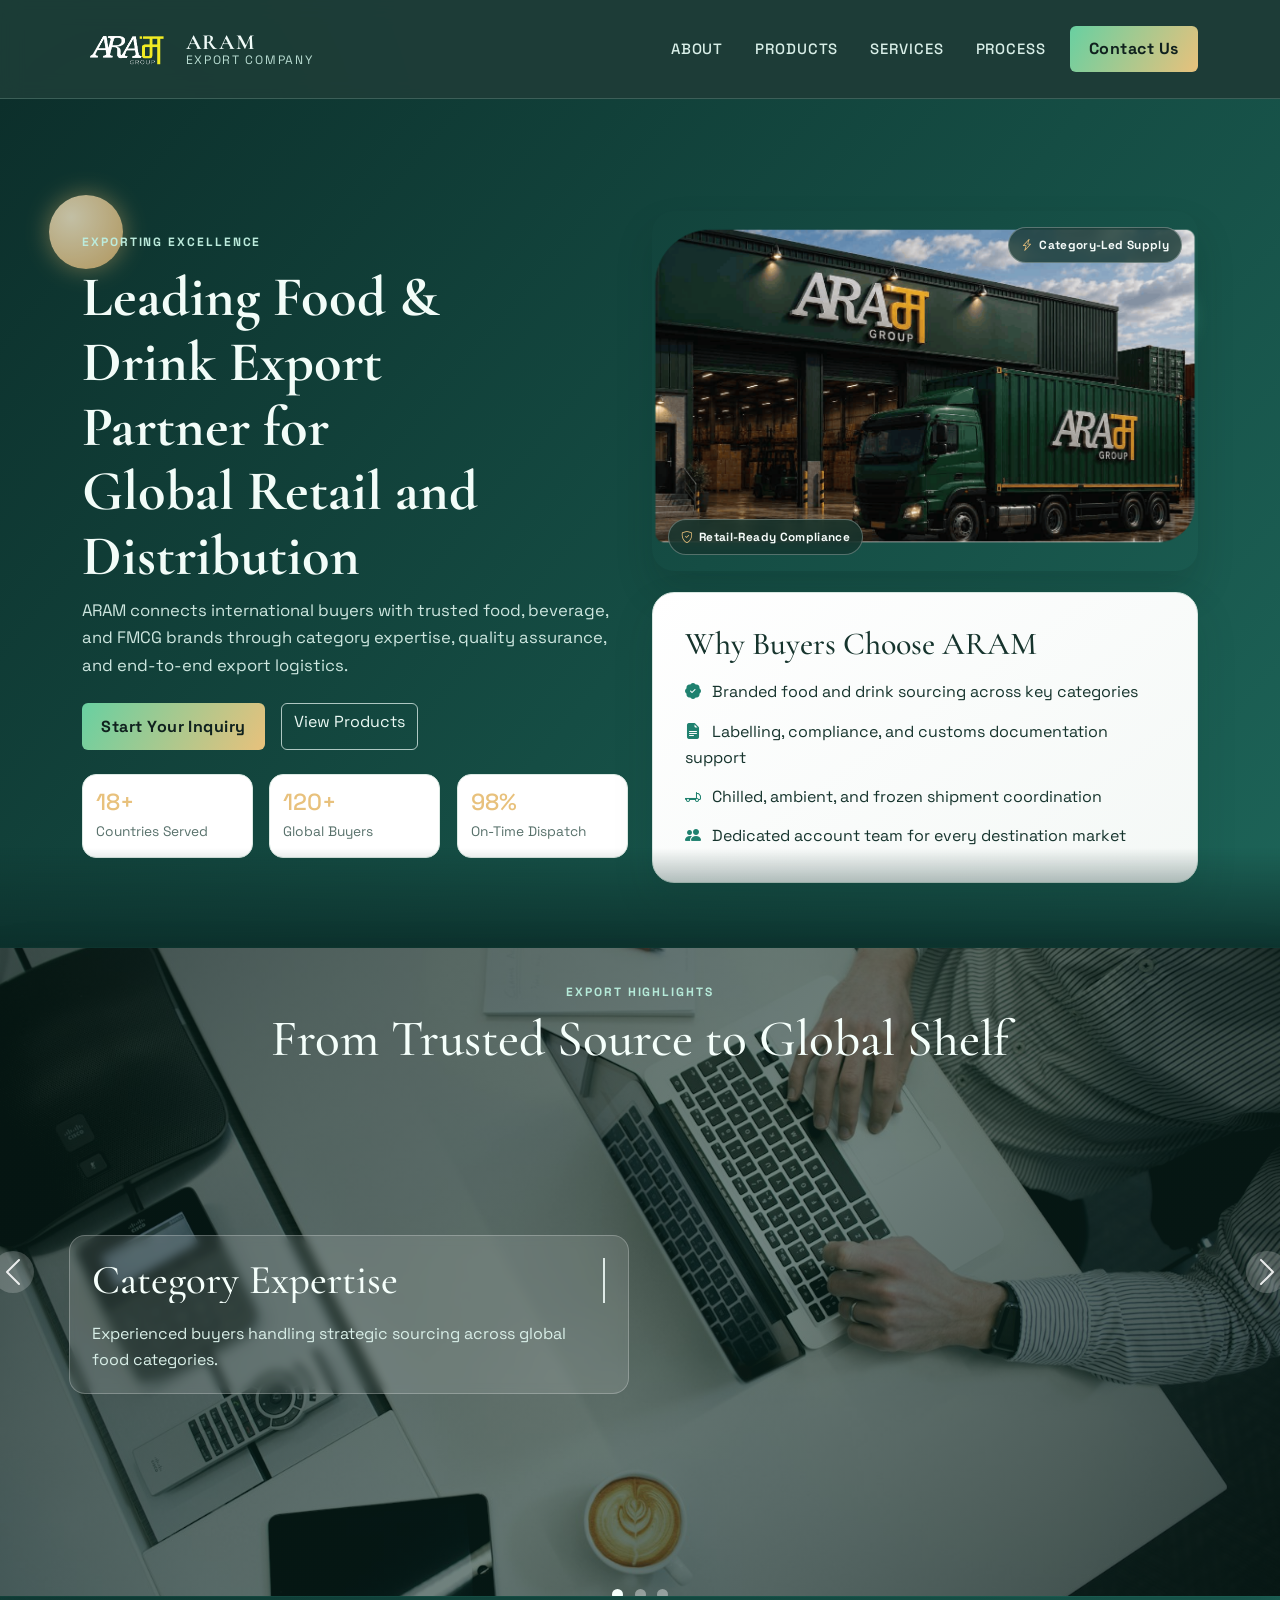
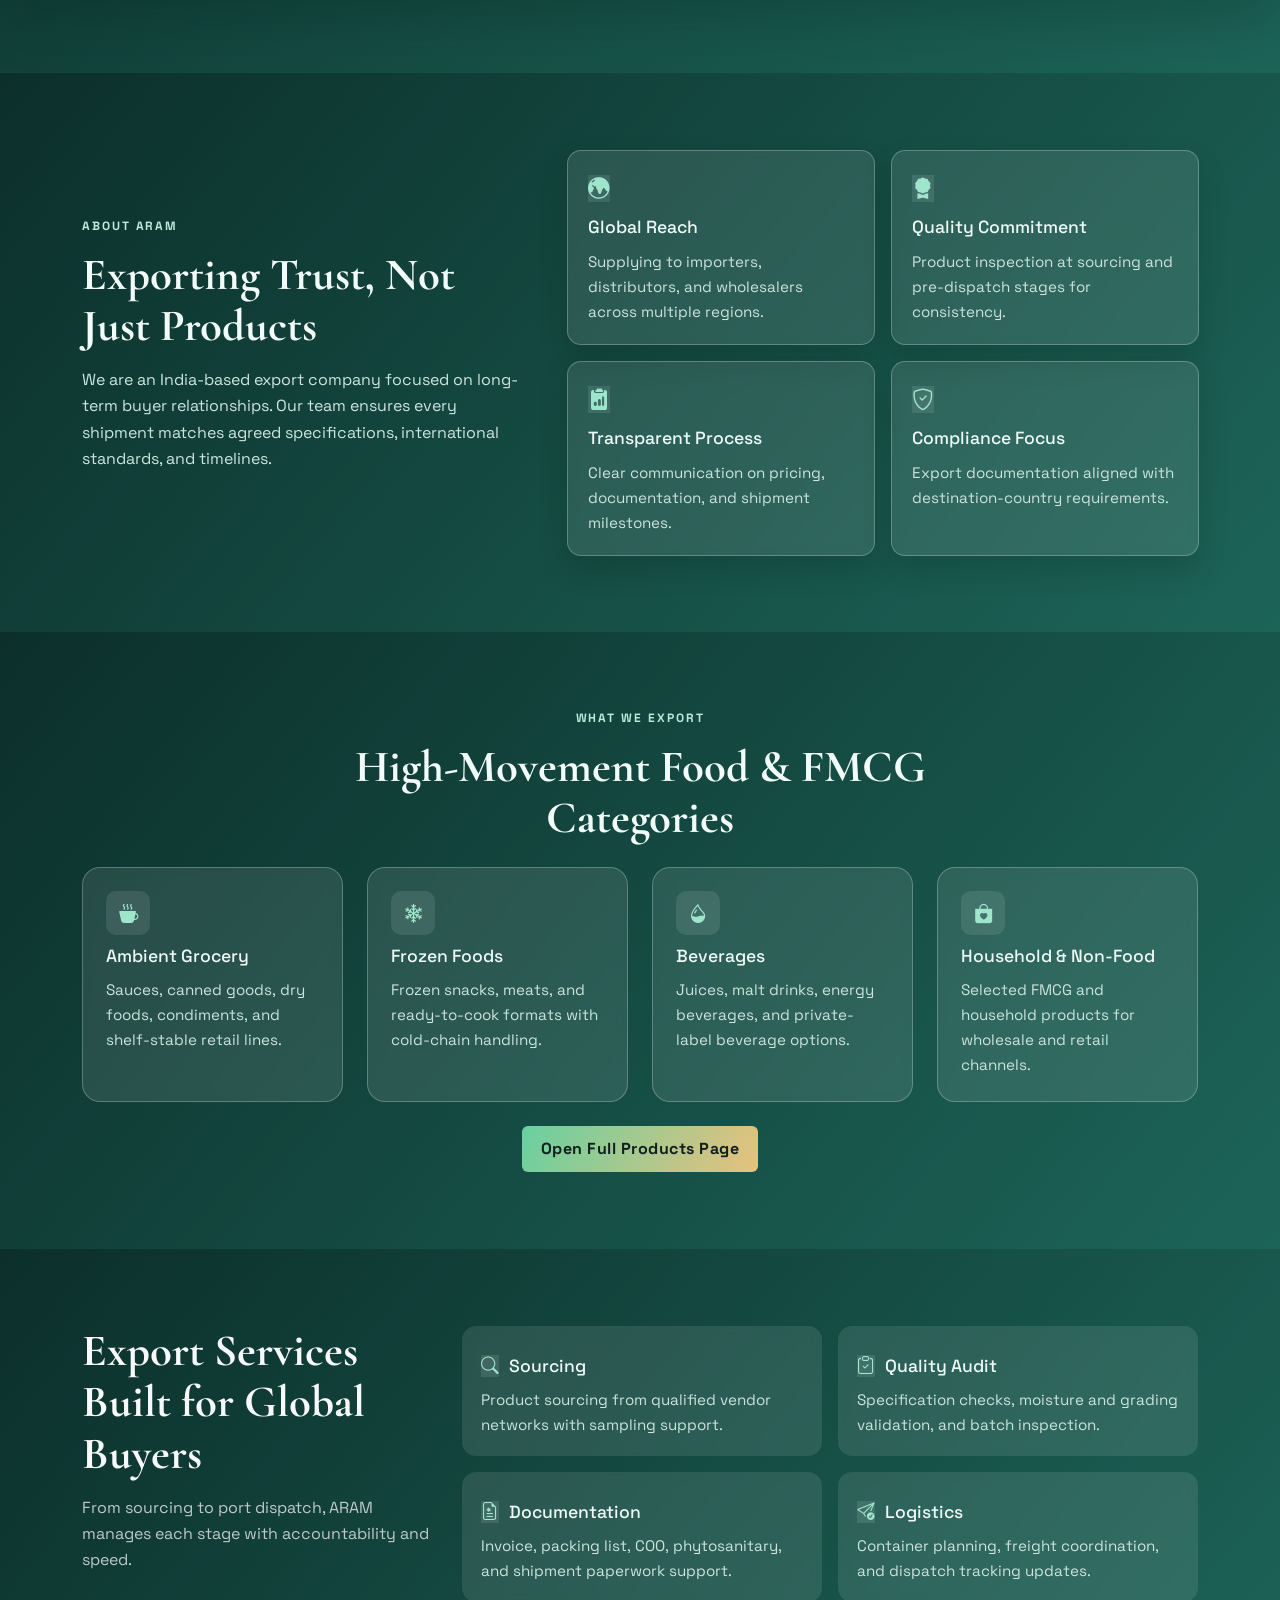
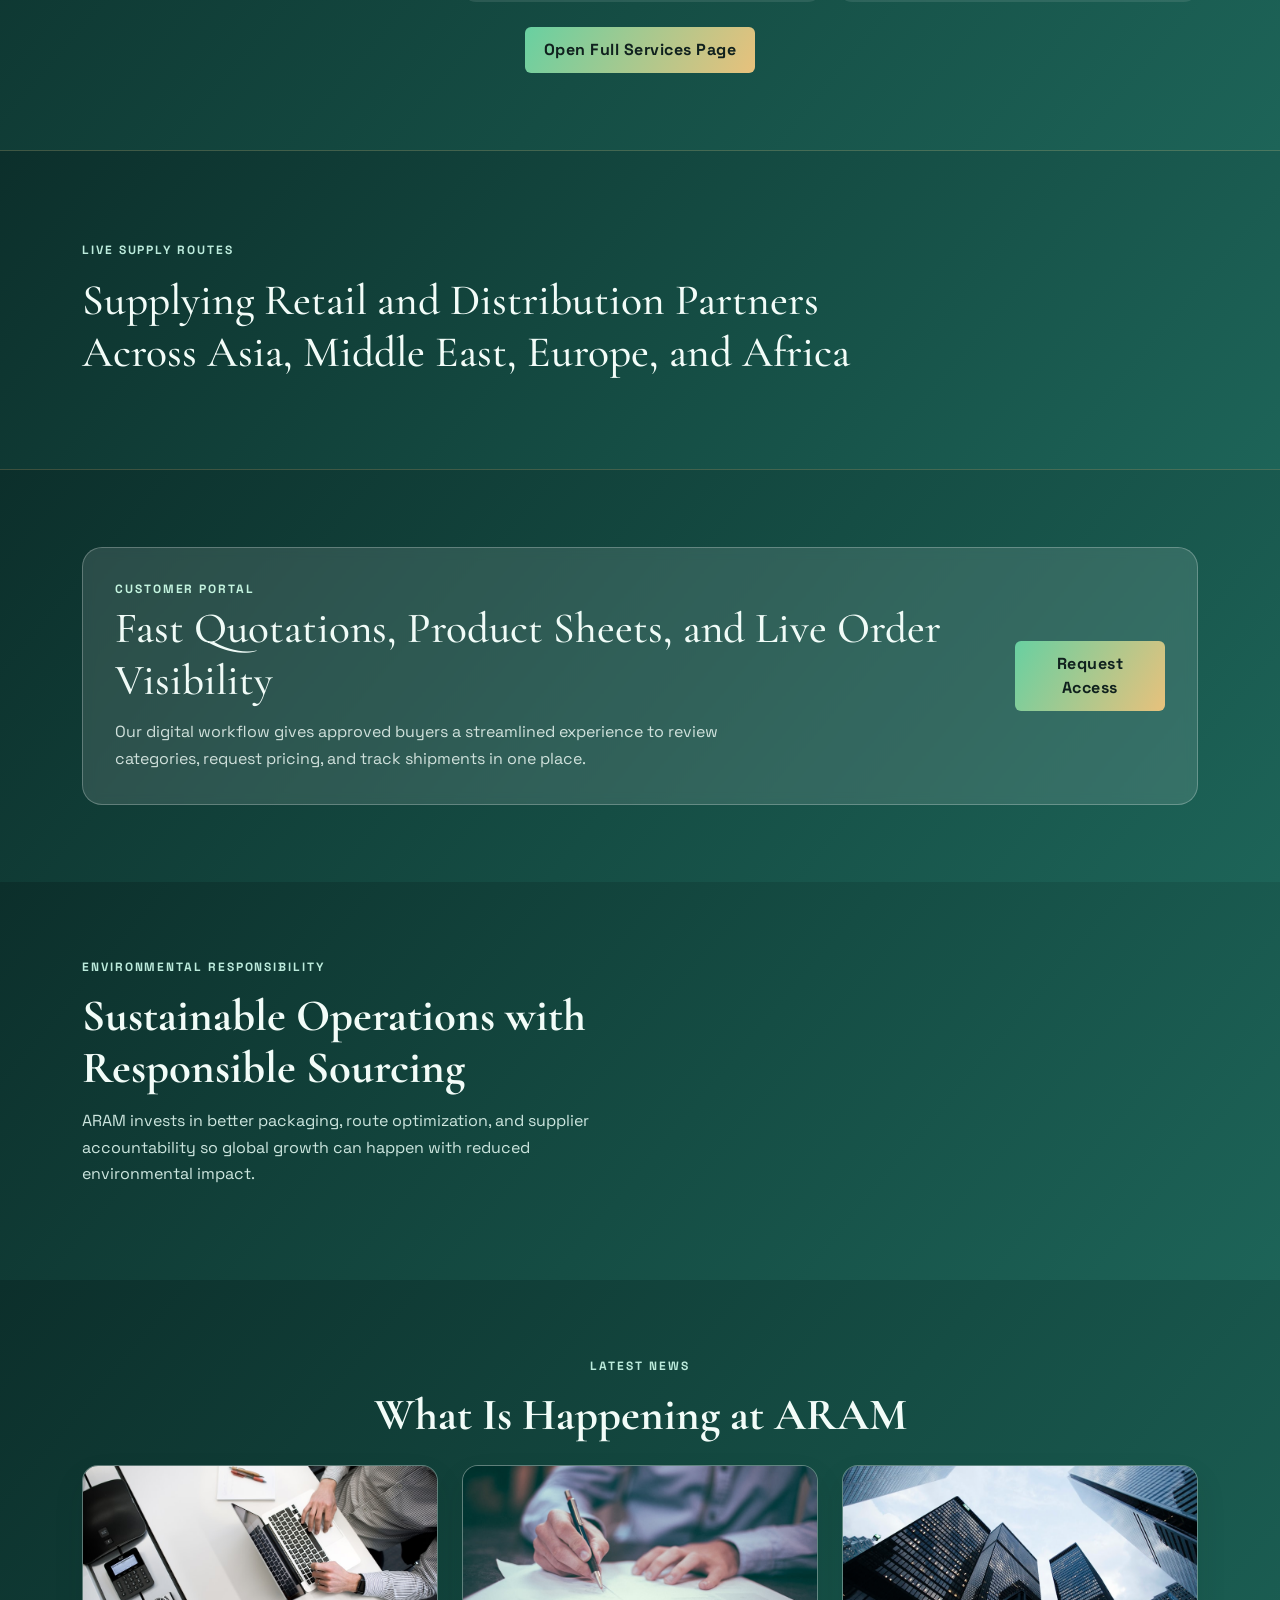
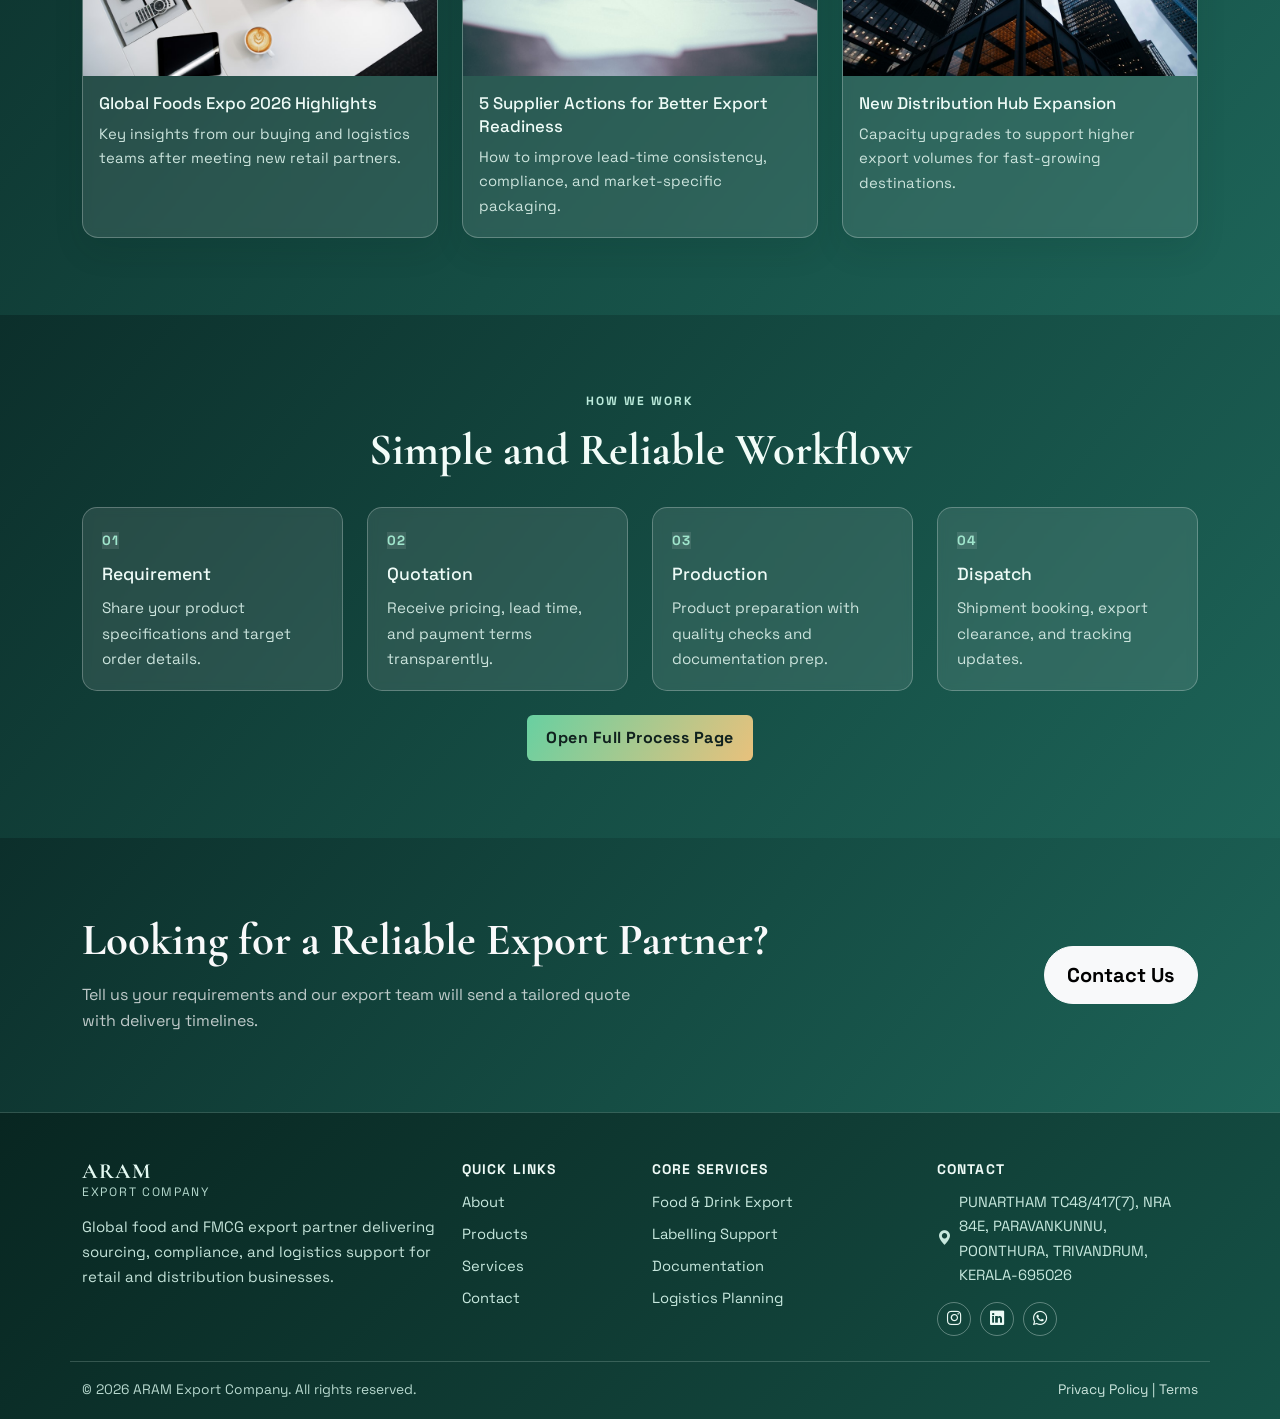
==== commit 1012aee4: "LOGO ADDED logo added  and adress gull capitaletter" ====
--- a/index.html
+++ b/index.html
@@ -34,8 +34,11 @@
         <nav class="navbar navbar-expand-lg">
             <div class="container py-2">
                 <a class="navbar-brand brand" href="#home">
-                    <span class="brand-mark">ARAM</span>
-                    <span class="brand-sub">Export Company</span>
+                    <img src="image/2.png" alt="ARAM Group" class="brand-logo">
+                    <span class="brand-text">
+                        <span class="brand-mark">ARAM</span>
+                        <span class="brand-sub">Export Company</span>
+                    </span>
                 </a>
                 <button class="navbar-toggler" type="button" data-bs-toggle="collapse" data-bs-target="#mainNav" aria-controls="mainNav" aria-expanded="false" aria-label="Toggle navigation">
                     <span class="bi bi-list"></span>
@@ -90,7 +93,7 @@
                     </div>
                     <div class="col-lg-6">
                         <figure class="hero-image-wrap reveal">
-                            <img src="image/hero-logistics.jpg" alt="Cargo container yard for export logistics" loading="eager" decoding="async">
+                            <img class="hero-main-image" src="image/mockup-04-04.png" alt="Cargo container yard for export logistics" loading="eager" decoding="async">
                             <figcaption class="hero-badge badge-left"><i class="bi bi-shield-check"></i> Retail-Ready Compliance</figcaption>
                             <figcaption class="hero-badge badge-right"><i class="bi bi-lightning-charge"></i> Category-Led Supply</figcaption>
                         </figure>
@@ -437,6 +440,7 @@
                     <label class="form-label" for="drawerNotes">Notes</label>
                     <textarea id="drawerNotes" name="notes" class="form-control" rows="4" placeholder="Mention products, quantity, and destination market" required></textarea>
                 </div>
+                <p id="drawerFormMsg" class="drawer-form-msg" role="status" aria-live="polite"></p>
                 <button type="submit" class="btn btn-brand w-100">Submit</button>
             </form>
         </div>
@@ -473,7 +477,7 @@
                 <div class="col-lg-3">
                     <h3 class="footer-title">Contact</h3>
                     <ul class="footer-contact">
-                        <li><i class="bi bi-geo-alt-fill"></i> PUNARTHAM TC48/417(7), NRA 84E, PARAVANKUNNU, Poonthura, Thiruvananthapuram, Kerala-695026</li>
+                        <li><i class="bi bi-geo-alt-fill"></i> PUNARTHAM TC48/417(7), NRA 84E, PARAVANKUNNU, POONTHURA, TRIVANDRUM, KERALA-695026</li>
                     </ul>
                     <div class="footer-socials">
                         <a href="#" aria-label="Instagram"><i class="bi bi-instagram"></i></a>
--- a/css/style.css
+++ b/css/style.css
@@ -73,8 +73,24 @@
 
 .brand {
 	display: flex;
+	flex-direction: row;
+	align-items: center;
+	gap: 0.65rem;
+	text-decoration: none;
+}
+
+.brand-logo {
+	height: 56px;
+	width: auto;
+	max-width: 220px;
+	object-fit: contain;
+	display: block;
+}
+
+.brand-text {
+	display: flex;
 	flex-direction: column;
-	text-decoration: none;
+	line-height: 1;
 }
 
 .brand-mark {
@@ -246,7 +262,7 @@
 	margin: 0 0 1.1rem;
 	border-radius: 22px;
 	overflow: hidden;
-	border: 1px solid rgba(232, 193, 124, 0.24);
+	border: none;
 	box-shadow: 0 24px 40px rgba(0, 0, 0, 0.28);
 	position: relative;
 }
@@ -321,6 +337,11 @@
 	transition: transform 0.8s ease;
 }
 
+.hero-image-wrap .hero-main-image {
+	object-fit: fill;
+	object-position: center;
+}
+
 .hero-image-wrap:hover img {
 	transform: scale(1.08);
 }
@@ -1186,7 +1207,7 @@
 
 .hero-image-wrap {
 	box-shadow: 0 20px 36px rgba(9, 31, 27, 0.18);
-	border-color: #dceae4;
+	border: none;
 }
 
 .hero-badge {
